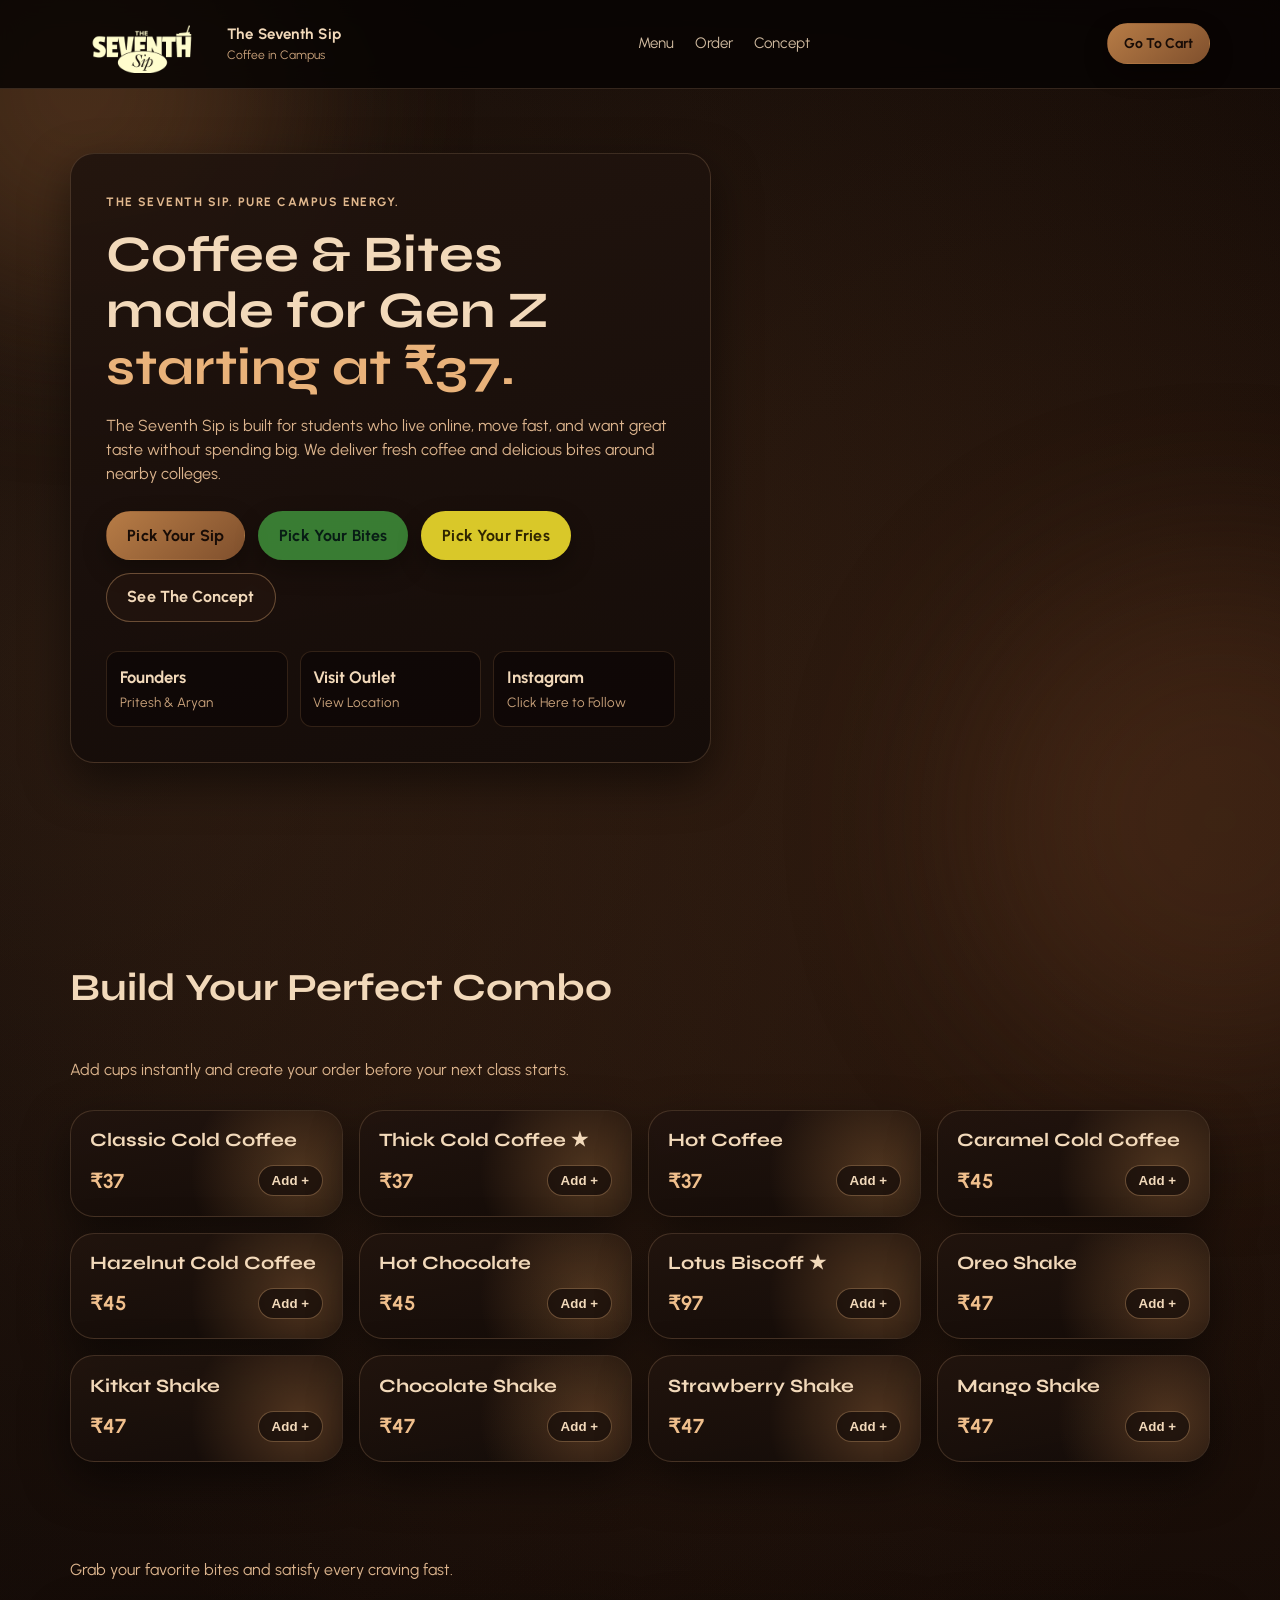
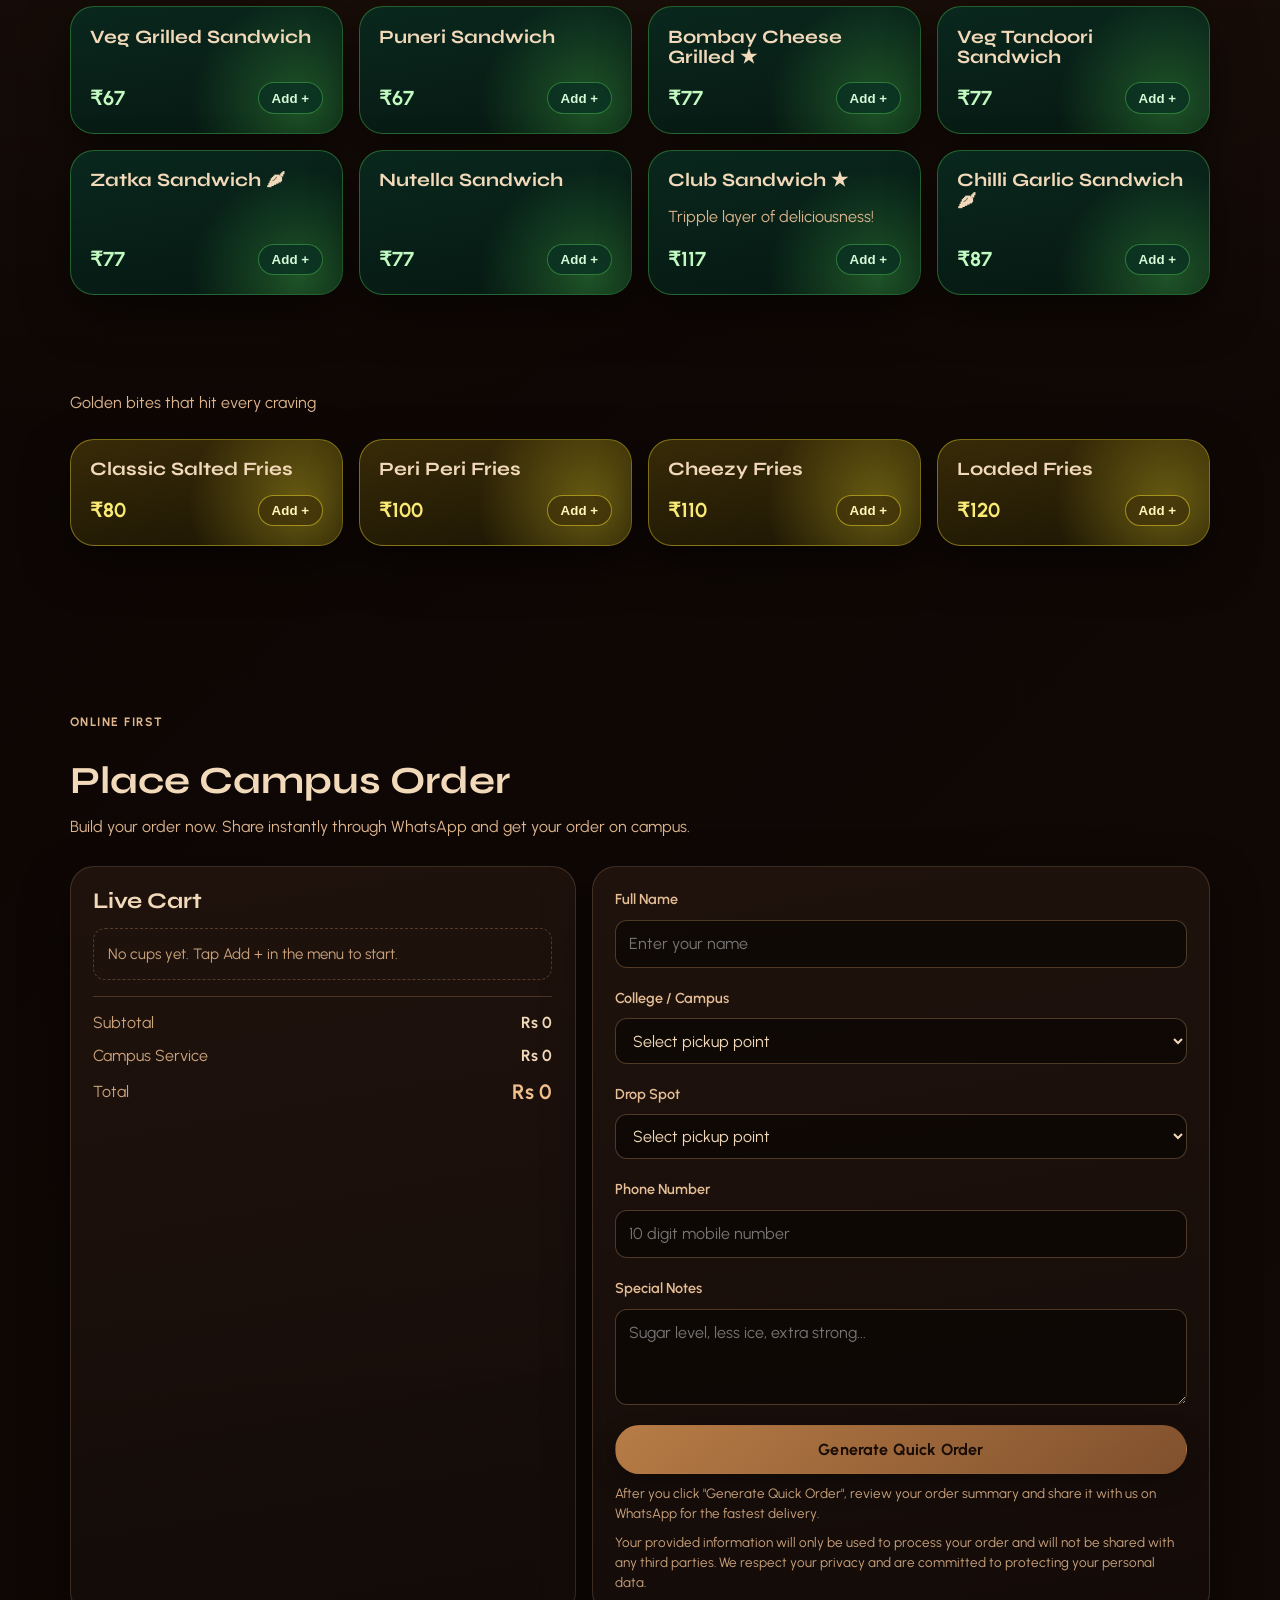
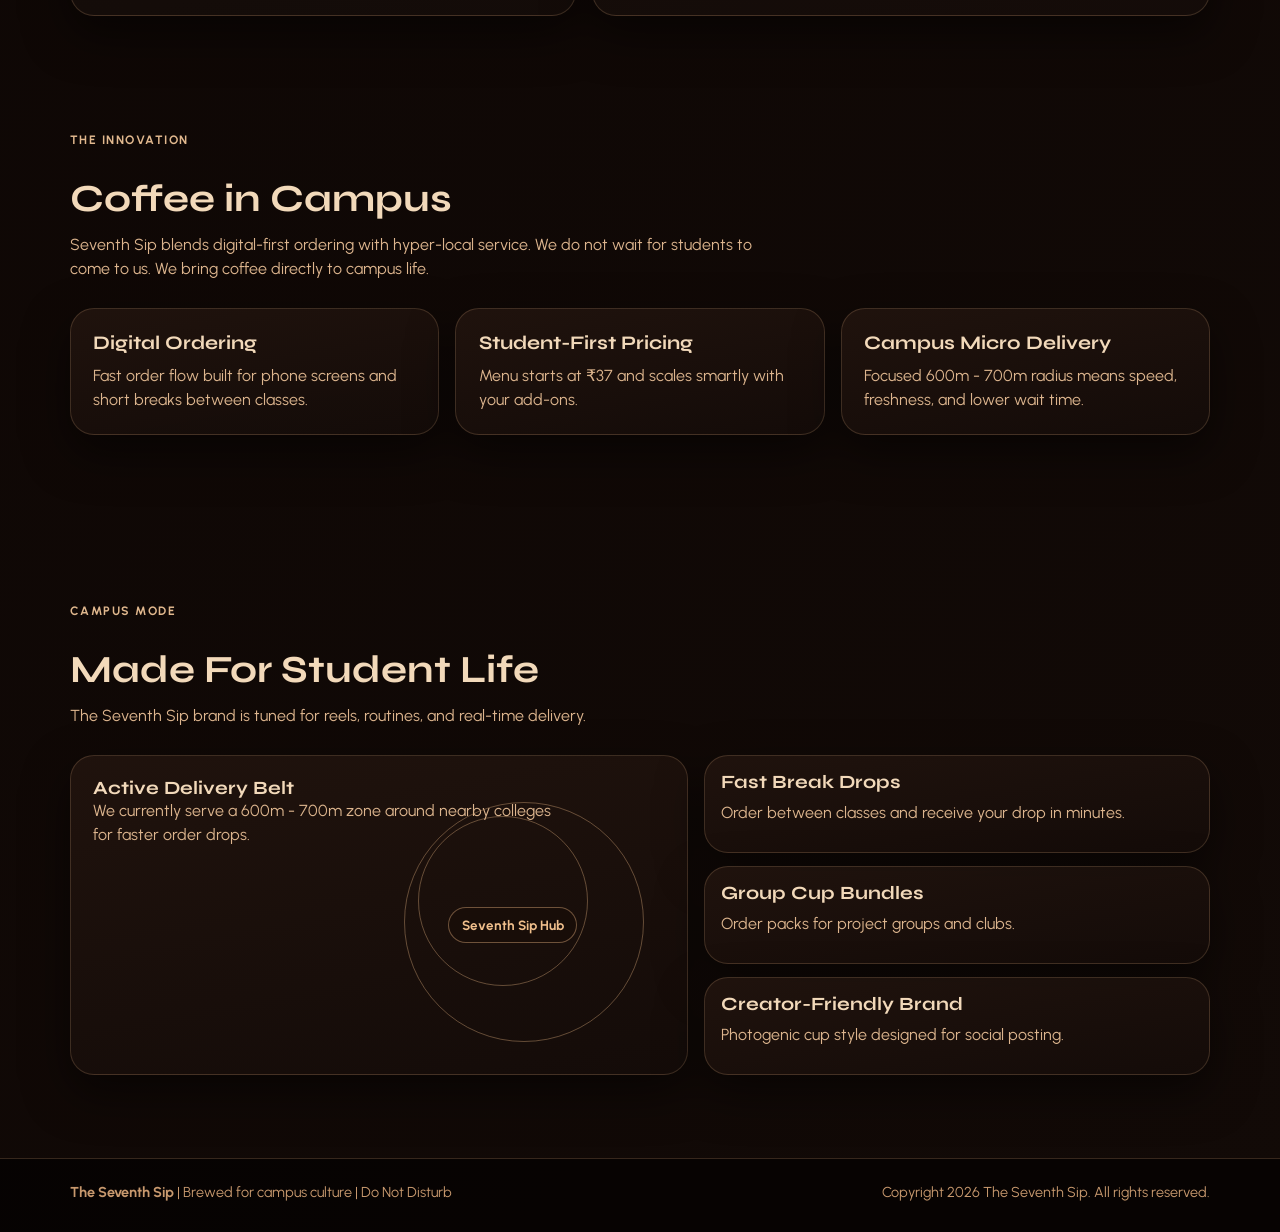
==== index.html @ 6cc24bb3 "Update viewport settings and enhance meta tags in index.html" ====
<!DOCTYPE html>
<html lang="en">

<head>
    <meta charset="UTF-8" />
    <meta name="viewport" content="width=device-width, initial-scale=1.0, shrink-to-fit=no" />

    <title>The Seventh Sip | Coffee in Campus</title>

    <meta name="description"
        content="Coffee Seventh Sip is a Gen Z coffee concept delivering to campus within 600-700 meters. Prices start at Rs 37 with fast online ordering." />
    <meta name="keywords" content="coffee, campus, Gen Z, online ordering, fast delivery" />

    <meta name="author" content="The Seventh Sip" />

    <meta name="keywords" content="coffee, campus, Gen Z, online ordering, fast delivery" />



    <link rel="preconnect" href="https://fonts.googleapis.com" />
    <link rel="preconnect" href="https://fonts.gstatic.com" crossorigin />
    <link
        href="https://fonts.googleapis.com/css2?family=Syne:wght@500;700;800&family=Urbanist:wght@400;500;600;700&display=swap"
        rel="stylesheet" />
    <link rel="stylesheet" href="styles.css" />
</head>

<body>
    <div class="bg-blur bg-blur-1" aria-hidden="true"></div>
    <div class="bg-blur bg-blur-2" aria-hidden="true"></div>

    <header class="topbar">
        <div class="container topbar-inner">
            <a href="#home" class="brand" aria-label="Coffee Seventh Sip Home">
                <img src="images/light_logo2.png" alt="The Seventh Sip logo" class="brand-logo" />
                <span class="brand-copy">
                    <strong>The Seventh Sip</strong>
                    <small>Coffee in Campus</small>
                </span>
            </a>

            <nav class="main-nav" aria-label="Main Navigation">
                <a href="#menu">Menu</a>
                <a href="#ordering">Order</a>
                <a href="#concept">Concept</a>
                <!-- <a href="#campus">Campus Mode</a> -->
            </nav>

            <a class="btn btn-solid btn-small" href="#ordering">Go To Cart</a>
        </div>
    </header>

    <main id="home">
        <section class="hero section">
            <div class="container hero-grid">
                <div class="hero-copy reveal">
                    <p class="eyebrow">The Seventh Sip. Pure Campus Energy.</p>
                    <h1>
                        Coffee & Bites made for Gen Z
                        <span>starting at &#8377;37.</span>
                    </h1>
                    <p>
                        The Seventh Sip is built for students who live online, move fast, and want great taste
                        without spending big. We deliver fresh coffee and delicious bites around nearby colleges.
                    </p>
                    <div class="hero-actions">
                        <a class="btn btn-solid" href="#menu">Pick Your Sip</a>
                        <a class="btn btn-solid" href="#bites">Pick Your Bites</a>
                        <a class="btn btn-solid" href="#fries">Pick Your Fries</a>
                        <a class="btn btn-ghost" href="#concept">See The Concept</a>
                    </div>
                    <ul class="metric-row" aria-label="Business Metrics">
                        <li>
                            <strong>Founders</strong>
                            <span>Pritesh & Aryan</span>
                        </li>

                        <li>
                            <strong>Visit Outlet</strong>
                            <span>View Location</span>
                        </li>

                        <li>
                            <strong>Instagram</strong>
                            <span><a class="metric-link" href="https://www.instagram.com/cafeseventhsip/"
                                    target="_blank" rel="noopener noreferrer">Click Here to Follow</a></span>
                        </li>
                    </ul>
                </div>

                <!-- <aside class="hero-panel reveal" aria-label="Seventh Sip pricing ladder">
                    <h2>Seventh Sip Ladder</h2>
                    <p>Simple pricing rhythm for every mood and every budget.</p>
                    <ul class="price-ladder">
                        <li><span>Starter Shot</span><strong>&#8377;7</strong></li>
                        <li><span>Classic Campus Cup</span><strong>&#8377;27</strong></li>
                        <li><span>Late Night Brew</span><strong>&#8377;37</strong></li>
                        <li><span>Power Sip</span><strong>&#8377;57</strong></li>
                        <li><span>Creator Fuel</span><strong>&#8377;77+</strong></li>
                    </ul>
                    <div class="hero-note">Coffee in Campus is live and growing cup by cup.</div>
                </aside> -->
            </div>
        </section>




        <section id="menu" class="section menu">
            <div class="container">
                <div class="section-head reveal">
                    <br>
                    <h2>Build Your Perfect Combo</h2>
                    <br>
                    <!-- <p class="eyebrow">Coffee Drop</p> -->
                    <p>Add cups instantly and create your order before your next class starts.</p>
                </div>

                <!-- coffees and shakes -->

                <div id="coffeeShakesMenu" class="menu-grid">
                    <article class="menu-card reveal" data-name="Classic Cold Coffee" data-price="37">
                        <h3>Classic Cold Coffee</h3>
                        <!-- <p>Mini espresso style hit for early lecture survival.</p> -->
                        <div class="menu-foot">
                            <strong>&#8377;37</strong>
                            <button class="add-btn" type="button">Add +</button>
                        </div>
                    </article>

                    <article class="menu-card reveal" data-name="Thick Cold Coffee" data-price="37">
                        <h3>Thick Cold Coffee ★</h3>
                        <!-- <p>Chilled, creamy, and perfect for cafeteria hangs.</p> -->
                        <div class="menu-foot">
                            <strong>&#8377;37</strong>
                            <button class="add-btn" type="button">Add +</button>
                        </div>
                    </article>

                    <article class="menu-card reveal" data-name="Hot Coffee" data-price="37">
                        <h3>Hot Coffee</h3>
                        <!-- <p>Soft sweetness layered with bold Seventh Sip espresso.</p> -->
                        <div class="menu-foot">
                            <strong>&#8377;37</strong>
                            <button class="add-btn" type="button">Add +</button>
                        </div>
                    </article>

                    <article class="menu-card reveal" data-name="Caramel Cold Coffee" data-price="45">
                        <h3>Caramel Cold Coffee</h3>
                        <!-- <p>Rich foam and deeper roast for focus mode.</p> -->
                        <div class="menu-foot">
                            <strong>&#8377;45</strong>
                            <button class="add-btn" type="button">Add +</button>
                        </div>
                    </article>

                    <article class="menu-card reveal" data-name="Hazelnut Cold Coffee" data-price="45">
                        <h3>Hazelnut Cold Coffee</h3>
                        <!-- <p>Chocolate + coffee combo for project grind sessions.</p> -->
                        <div class="menu-foot">
                            <strong>&#8377;45</strong>
                            <button class="add-btn" type="button">Add +</button>
                        </div>
                    </article>

                    <article class="menu-card reveal" data-name="Hot Chocolate" data-price="45">
                        <h3>Hot Chocolate</h3>
                        <!-- <p>High-energy cold brew for reels, edits, and deadlines.</p> -->
                        <div class="menu-foot">
                            <strong>&#8377;45</strong>
                            <button class="add-btn" type="button">Add +</button>
                        </div>
                    </article>

                    <article class="menu-card reveal" data-name="Lotus Biscoff" data-price="97">
                        <h3>Lotus Biscoff ★</h3>
                        <!-- <p>House special with creamy top and dark roast depth.</p> -->
                        <div class="menu-foot">
                            <strong>&#8377;97</strong>
                            <button class="add-btn" type="button">Add +</button>
                        </div>
                    </article>

                    <article class="menu-card reveal" data-name="Oreo Shake" data-price="47">
                        <h3>Oreo Shake</h3>
                        <div class="menu-foot">
                            <strong>&#8377;47</strong>
                            <button class="add-btn" type="button">Add +</button>
                        </div>
                    </article>

                    <article class="menu-card reveal" data-name="Kitkat Shake" data-price="47">
                        <h3>Kitkat Shake</h3>
                        <div class="menu-foot">
                            <strong>&#8377;47</strong>
                            <button class="add-btn" type="button">Add +</button>
                        </div>
                    </article>
                    <article class="menu-card reveal" data-name="Chocolate Shake" data-price="47">
                        <h3>Chocolate Shake</h3>
                        <div class="menu-foot">
                            <strong>&#8377;47</strong>
                            <button class="add-btn" type="button">Add +</button>
                        </div>
                    </article>
                    <article class="menu-card reveal" data-name="Strawberry Shake" data-price="47">
                        <h3>Strawberry Shake</h3>
                        <div class="menu-foot">
                            <strong>&#8377;47</strong>
                            <button class="add-btn" type="button">Add +</button>
                        </div>
                    </article>
                    <article class="menu-card reveal" data-name="Mango Shake" data-price="47">
                        <h3>Mango Shake</h3>
                        <div class="menu-foot">
                            <strong>&#8377;47</strong>
                            <button class="add-btn" type="button">Add +</button>
                        </div>
                    </article>

                </div>

                <!-- bites -->

                <br id="bites">
                <br>
                <br>
                <br>
                <p>Grab your favorite bites and satisfy every craving fast.</p>

                <br>

                <div id="bitesMenu" class="menu-grid">
                    <article class="menu-card reveal" data-name="Veg Grilled Sandwich" data-price="67">
                        <h3>Veg Grilled Sandwich</h3>
                        <!-- <p>Mini espresso style hit for early lecture survival.</p> -->
                        <div class="menu-foot">
                            <strong>&#8377;67</strong>
                            <button class="add-btn" type="button">Add +</button>
                        </div>
                    </article>

                    <article class="menu-card reveal" data-name="Puneri Sandwich" data-price="67">
                        <h3>Puneri Sandwich</h3>
                        <!-- <p>Chilled, creamy, and perfect for cafeteria hangs.</p> -->
                        <div class="menu-foot">
                            <strong>&#8377;67</strong>
                            <button class="add-btn" type="button">Add +</button>
                        </div>
                    </article>

                    <article class="menu-card reveal" data-name="Bombay Cheese Grilled" data-price="77">
                        <h3>Bombay Cheese Grilled ★</h3>
                        <!-- <p>Soft sweetness layered with bold Seventh Sip espresso.</p> -->
                        <div class="menu-foot">
                            <strong>&#8377;77</strong>
                            <button class="add-btn" type="button">Add +</button>
                        </div>
                    </article>

                    <article class="menu-card reveal" data-name="Veg Tandoori Sandwich" data-price="77">
                        <h3>Veg Tandoori Sandwich</h3>
                        <!-- <p>Rich foam and deeper roast for focus mode.</p> -->
                        <div class="menu-foot">
                            <strong>&#8377;77</strong>
                            <button class="add-btn" type="button">Add +</button>
                        </div>
                    </article>

                    <article class="menu-card reveal" data-name="Zatka Sandwich" data-price="77">
                        <h3>Zatka Sandwich 🌶</h3>
                        <!-- <p>Chocolate + coffee combo for project grind sessions.</p> -->
                        <div class="menu-foot">
                            <strong>&#8377;77</strong>
                            <button class="add-btn" type="button">Add +</button>
                        </div>
                    </article>

                    <article class="menu-card reveal" data-name="Nutella Sandwich" data-price="77">
                        <h3>Nutella Sandwich</h3>
                        <!-- <p>High-energy cold brew for reels, edits, and deadlines.</p> -->
                        <div class="menu-foot">
                            <strong>&#8377;77</strong>
                            <button class="add-btn" type="button">Add +</button>
                        </div>
                    </article>

                    <article class="menu-card reveal" data-name="Club Sandwich" data-price="117">
                        <h3>Club Sandwich ★</h3>
                        <p>Tripple layer of deliciousness!</p>
                        <div class="menu-foot">
                            <strong>&#8377;117</strong>
                            <button class="add-btn" type="button">Add +</button>
                        </div>
                    </article>

                    <article class="menu-card reveal" data-name="Chilli Garlic Sandwich" data-price="87">
                        <h3>Chilli Garlic Sandwich 🌶</h3>
                        <div class="menu-foot">
                            <strong>&#8377;87</strong>
                            <button class="add-btn" type="button">Add +</button>
                        </div>
                    </article>

                </div>

                <!-- fries -->

                <br id="fries">
                <br>
                <br>
                <br>
                <p>Golden bites that hit every craving</p>

                <br>

                <div id="friesMenu" class="menu-grid">
                    <article class="menu-card reveal" data-name="Classic Salted Fries" data-price="80">
                        <h3>Classic Salted Fries</h3>
                        <!-- <p>Mini espresso style hit for early lecture survival.</p> -->
                        <div class="menu-foot">
                            <strong>&#8377;80</strong>
                            <button class="add-btn" type="button">Add +</button>
                        </div>
                    </article>

                    <article class="menu-card reveal" data-name="Peri Peri Fries" data-price="100">
                        <h3>Peri Peri Fries</h3>
                        <!-- <p>Chilled, creamy, and perfect for cafeteria hangs.</p> -->
                        <div class="menu-foot">
                            <strong>&#8377;100</strong>
                            <button class="add-btn" type="button">Add +</button>
                        </div>
                    </article>

                    <article class="menu-card reveal" data-name="Cheezy Fries" data-price="110">
                        <h3>Cheezy Fries</h3>
                        <!-- <p>Soft sweetness layered with bold Seventh Sip espresso.</p> -->
                        <div class="menu-foot">
                            <strong>&#8377;110</strong>
                            <button class="add-btn" type="button">Add +</button>
                        </div>
                    </article>

                    <article class="menu-card reveal" data-name="Loaded Fries" data-price="120">
                        <h3>Loaded Fries</h3>
                        <!-- <p>Rich foam and deeper roast for focus mode.</p> -->
                        <div class="menu-foot">
                            <strong>&#8377;120</strong>
                            <button class="add-btn" type="button">Add +</button>
                        </div>
                    </article>



                </div>



            </div>
        </section>

        <section id="ordering" class="section ordering">
            <div class="container">
                <div class="section-head reveal">
                    <p class="eyebrow">Online First</p>
                    <h2>Place Campus Order</h2>
                    <p>Build your order now. Share instantly through WhatsApp and get your order on campus.</p>
                </div>

                <div class="ordering-layout">
                    <aside class="cart-panel reveal" aria-live="polite">
                        <h3>Live Cart</h3>
                        <ul id="cartItems" class="cart-items">
                            <li class="cart-empty">Empty Cart!. Tap Add + in the menu to start.</li>
                        </ul>

                        <div class="bill-panel">
                            <div>
                                <span>Subtotal</span>
                                <strong id="subtotal">&#8377;0</strong>
                            </div>
                            <div>
                                <span>Campus Service</span>
                                <strong id="serviceFee">&#8377;0</strong>
                            </div>
                            <div class="bill-total">
                                <span>Total</span>
                                <strong id="grandTotal">&#8377;0</strong>
                            </div>
                        </div>
                    </aside>

                    <form id="orderForm" class="order-form reveal">
                        <label for="studentName">Full Name</label>
                        <input id="studentName" name="studentName" type="text" placeholder="Enter your name" required />

                        <label for="collegeName">College / Campus</label>
                        <select id="collegeName" name="dropSpot" required>
                            <option value="">Select pickup point</option>
                            <option>DY Patil International University, Akurdi</option>
                            <option>PCET / PCCOE, Akurdi</option>
                        </select>

                        <label for="dropSpot">Drop Spot</label>
                        <select id="dropSpot" name="dropSpot" required>
                            <option value="">Select pickup point</option>
                            <option>Main Gate</option>

                        </select>

                        <label for="phoneNumber">Phone Number</label>
                        <input id="phoneNumber" name="phoneNumber" type="tel" placeholder="10 digit mobile number"
                            pattern="[0-9]{10}" required />

                        <label for="orderNote">Special Notes</label>
                        <textarea id="orderNote" name="orderNote" rows="3"
                            placeholder="Sugar level, less ice, extra strong..."></textarea>

                        <input id="orderSummary" name="orderSummary" type="hidden" />

                        <button class="btn btn-solid" type="submit">Generate Quick Order</button>
                        <p class="form-hint">
                            After you click "Generate Quick Order", review your order summary and share it with us
                            on
                            WhatsApp for the fastest delivery.

                        </p>
                        <p class="form-hint">
                            Your provided information will only be used to process your order and will not be shared
                            with any third parties. We respect your privacy and are committed to protecting your
                            personal data.
                        </p>
                    </form>
                </div>
            </div>
        </section>


        <section id="concept" class="section concept">
            <div class="container">
                <div class="section-head reveal">
                    <p class="eyebrow">The Innovation</p>
                    <h2>Coffee in Campus</h2>
                    <p>
                        Seventh Sip blends digital-first ordering with hyper-local service. We do not wait for
                        students
                        to come to us. We bring coffee directly to campus life.
                    </p>
                </div>

                <div class="concept-cards">
                    <article class="concept-card reveal">
                        <h3>Digital Ordering</h3>
                        <p>Fast order flow built for phone screens and short breaks between classes.</p>
                    </article>
                    <article class="concept-card reveal">
                        <h3>Student-First Pricing</h3>
                        <p>Menu starts at &#8377;37 and scales smartly with your add-ons.</p>
                    </article>
                    <article class="concept-card reveal">
                        <h3>Campus Micro Delivery</h3>
                        <p>Focused 600m - 700m radius means speed, freshness, and lower wait time.</p>
                    </article>
                </div>
            </div>
        </section>

        <section id="campus" class="section campus">
            <div class="container">
                <div class="section-head reveal">
                    <p class="eyebrow">Campus Mode</p>
                    <h2>Made For Student Life</h2>
                    <p>The Seventh Sip brand is tuned for reels, routines, and real-time delivery.</p>
                </div>

                <div class="campus-layout">
                    <div class="campus-map reveal">
                        <h3>Active Delivery Belt</h3>
                        <p>We currently serve a 600m - 700m zone around nearby colleges for faster order drops.</p>
                        <div class="zone-ring zone-ring-1"></div>
                        <div class="zone-ring zone-ring-2"></div>
                        <div class="zone-center">Seventh Sip Hub</div>
                    </div>

                    <div class="campus-points">
                        <article class="point-card reveal">
                            <h3>Fast Break Drops</h3>
                            <p>Order between classes and receive your drop in minutes.</p>
                        </article>
                        <article class="point-card reveal">
                            <h3>Group Cup Bundles</h3>
                            <p>Order packs for project groups and clubs.</p>
                        </article>
                        <article class="point-card reveal">
                            <h3>Creator-Friendly Brand</h3>
                            <p>Photogenic cup style designed for social posting.</p>
                        </article>
                    </div>
                </div>
            </div>
        </section>
    </main>


    <footer class="site-footer">
        <div class="container footer-inner">
            <p><strong>The Seventh Sip</strong> | Brewed for campus culture | Do Not Disturb</p>
            <p>Copyright <span id="year"></span> The Seventh Sip. All rights reserved.</p>
        </div>
    </footer>

    <div id="floatingCartBar" class="floating-cart-bar" aria-hidden="true">
        <div class="floating-cart-meta" aria-live="polite" aria-atomic="true">
            <span id="floatingCartCount">0 items</span>
            <strong id="floatingCartTotal">Rs 0</strong>
        </div>
        <a href="#ordering" class="floating-cart-cta">Go To Cart</a>
    </div>

    <div id="addonModal" class="modal" aria-hidden="true" role="dialog" aria-labelledby="addonModalTitle">
        <div class="modal-content addon-modal-content">
            <h3 id="addonModalTitle">Customize Your Cup</h3>
            <p class="add-on-intro">Pick add-ons for <strong id="addonDrinkName">your drink</strong></p>

            <form id="addonForm" class="add-on-form">
                <div class="add-on-list">
                    <label class="add-on-item" for="addonChocolateCrush">
                        <input id="addonChocolateCrush" type="checkbox" name="addon" value="chocolate-crush" />
                        <span>Chocolate Crush <em>+Rs 5</em></span>
                    </label>

                    <label class="add-on-item" for="addonExtraCheese">
                        <input id="addonExtraCheese" type="checkbox" name="addon" value="extra-cheese" />
                        <span>Extra Cheese <em>+Rs 10</em></span>
                    </label>
                </div>

                <div class="modal-actions">
                    <button class="btn btn-solid" type="submit">Add To Cart</button>
                    <button id="skipAddOnBtn" class="btn btn-ghost" type="button">No Add-ons</button>
                    <button id="closeAddOnBtn" class="btn btn-ghost" type="button">Cancel</button>
                </div>
            </form>
        </div>
    </div>

    <div id="orderModal" class="modal" aria-hidden="true" role="dialog" aria-labelledby="modalTitle">
        <div class="modal-content">
            <h3 id="modalTitle">Order Draft Ready</h3>
            <p>Review this message and send it to Coffee Seventh Sip.</p>
            <pre id="orderPreview"></pre>
            <div class="modal-actions">
                <a id="whatsappLink" class="btn btn-solid" href="#" target="_blank" rel="noopener noreferrer">Send on
                    WhatsApp</a>
                <button id="copyOrderBtn" class="btn btn-ghost" type="button">Copy Text</button>
                <button id="closeModalBtn" class="btn btn-ghost" type="button">Close</button>
            </div>
        </div>
    </div>

    <script src="script.js"></script>
</body>

</html>
---- styles.css ----
:root {
  --bg-main: #050303;
  --bg-layer: #120a07;
  --panel: #1c120d;
  --panel-deep: #27170f;
  --line: rgba(222, 177, 131, 0.2);
  --text-main: #f2d9ba;
  --text-soft: #cba37c;
  --accent: #9a6236;
  --accent-soft: #7b4b28;
  --shadow: rgba(0, 0, 0, 0.5);
  --radius-lg: 24px;
  --radius-md: 16px;
  --radius-sm: 12px;
}

* {
  box-sizing: border-box;
}

html {
  scroll-behavior: smooth;
}

body {
  margin: 0;
  min-height: 100vh;
  font-family: "Urbanist", sans-serif;
  color: var(--text-main);
  background:
    radial-gradient(circle at 8% 15%, rgba(138, 89, 54, 0.24), transparent 35%),
    radial-gradient(circle at 87% 18%, rgba(110, 64, 32, 0.28), transparent 32%),
    linear-gradient(135deg, #050303 0%, #0d0604 35%, #120a07 100%);
  line-height: 1.5;
  overflow-x: hidden;
}

body.has-floating-cart {
  padding-bottom: 6.4rem;
}

body::after {
  content: "";
  position: fixed;
  inset: 0;
  pointer-events: none;
  background-image:
    linear-gradient(rgba(255, 255, 255, 0.015) 1px, transparent 1px),
    linear-gradient(90deg, rgba(255, 255, 255, 0.015) 1px, transparent 1px);
  background-size: 28px 28px;
  opacity: 0.35;
  z-index: -5;
}

.bg-blur {
  position: fixed;
  border-radius: 50%;
  filter: blur(95px);
  opacity: 0.38;
  z-index: -4;
  pointer-events: none;
}

.bg-blur-1 {
  width: 420px;
  height: 420px;
  background: #9a6236;
  top: -120px;
  left: -130px;
}

.bg-blur-2 {
  width: 500px;
  height: 500px;
  background: #5f371f;
  right: -190px;
  bottom: -170px;
}

.container {
  width: min(1140px, calc(100% - 2.6rem));
  margin: 0 auto;
}

.section {
  padding: 5.2rem 0;
}

.topbar {
  position: sticky;
  top: 0;
  z-index: 20;
  -webkit-backdrop-filter: blur(12px);
  backdrop-filter: blur(12px);
  background: rgba(8, 4, 3, 0.85);
  border-bottom: 1px solid var(--line);
}

.topbar-inner {
  display: flex;
  align-items: center;
  justify-content: space-between;
  gap: 1rem;
  padding: 0.9rem 0;
}

.brand {
  display: inline-flex;
  align-items: center;
  gap: 0.8rem;
  color: inherit;
  text-decoration: none;
}

.brand-logo {
  width: 9rem;
  aspect-ratio: 2.45 / 1;
  object-fit: cover;
  object-position: center;
  display: block;
}

.brand-copy {
  display: grid;
  gap: 0.05rem;
}

.brand-copy strong {
  font-size: 0.94rem;
  letter-spacing: 0.03em;
}

.brand-copy small {
  font-size: 0.76rem;
  color: var(--text-soft);
}

.main-nav {
  display: flex;
  align-items: center;
  gap: 1.3rem;
}

.main-nav a {
  color: var(--text-main);
  text-decoration: none;
  font-size: 0.94rem;
  opacity: 0.86;
  transition: opacity 0.2s ease;
}

.main-nav a:hover {
  opacity: 1;
}

.btn {
  border: 1px solid transparent;
  border-radius: 999px;
  padding: 0.72rem 1.25rem;
  font: inherit;
  font-weight: 700;
  letter-spacing: 0.01em;
  cursor: pointer;
  transition: transform 0.25s ease, box-shadow 0.25s ease, background 0.25s ease;
  text-decoration: none;
  display: inline-flex;
  align-items: center;
  justify-content: center;
}

.btn:hover {
  transform: translateY(-2px);
}

.btn-small {
  padding: 0.55rem 1rem;
  font-size: 0.88rem;
}

.btn-solid {
  background: linear-gradient(140deg, #b77c46, #80502d);
  color: #180c06;
  box-shadow: 0 10px 24px rgba(0, 0, 0, 0.3);
}

.hero-actions a[href="#bites"] {
  background: rgba(77, 193, 77, 0.62);
  color: #081c15;
}

.hero-actions a[href="#fries"] {
  background: #d9c829;
  color: #2f2500;
}

.btn-ghost {
  border-color: rgba(198, 148, 103, 0.45);
  color: var(--text-main);
  background: rgba(37, 22, 15, 0.7);
}

h1,
h2,
h3,
h4 {
  margin: 0;
  font-family: "Syne", sans-serif;
  line-height: 1.1;
}

p {
  margin: 0;
  color: #ddb58e;
}

.eyebrow {
  display: inline-block;
  text-transform: uppercase;
  letter-spacing: 0.12em;
  font-size: 0.76rem;
  font-weight: 700;
  color: #e1b88e;
  margin-bottom: 1rem;
}

.hero {
  padding-top: 4rem;
}

.hero-grid {
  display: grid;
  grid-template-columns: 1.15fr 0.85fr;
  gap: 1.6rem;
  align-items: stretch;
}

.hero-copy,
.hero-panel,
.concept-card,
.menu-card,
.cart-panel,
.order-form,
.campus-map,
.point-card {
  background: linear-gradient(170deg, rgba(33, 20, 14, 0.92), rgba(20, 12, 9, 0.94));
  border: 1px solid var(--line);
  border-radius: var(--radius-lg);
  box-shadow: 0 18px 45px var(--shadow);
}

.hero-copy {
  padding: 2.2rem;
}

.hero-copy h1 {
  font-size: clamp(2rem, 4vw, 3.9rem);
  margin-bottom: 1.1rem;
}

.hero-copy h1 span {
  color: #e9b27a;
  display: block;
}

.hero-copy p {
  max-width: 60ch;
}

.hero-actions {
  display: flex;
  flex-wrap: wrap;
  gap: 0.8rem;
  margin: 1.6rem 0 1.8rem;
}

.metric-row {
  margin: 0;
  padding: 0;
  list-style: none;
  display: grid;
  grid-template-columns: repeat(3, minmax(0, 1fr));
  gap: 0.75rem;
}

.metric-row li {
  padding: 0.8rem;
  border-radius: var(--radius-sm);
  background: rgba(10, 6, 5, 0.6);
  border: 1px solid rgba(178, 129, 84, 0.22);
}

.metric-row strong {
  display: block;
  font-size: 1.04rem;
}

.metric-row span {
  color: var(--text-soft);
  font-size: 0.84rem;
}

.metric-link {
  color: inherit;
  text-decoration: none;
}

.metric-link:hover {
  color: var(--text-main);
  text-decoration: underline;
}

.hero-panel {
  padding: 2rem;
  display: grid;
  gap: 1rem;
}

.hero-panel h2 {
  font-size: 1.8rem;
}

.price-ladder {
  margin: 0;
  padding: 0;
  list-style: none;
  display: grid;
  gap: 0.6rem;
}

.price-ladder li {
  display: flex;
  justify-content: space-between;
  align-items: center;
  gap: 1rem;
  border: 1px solid rgba(198, 148, 103, 0.23);
  border-radius: 12px;
  background: rgba(10, 5, 4, 0.66);
  padding: 0.7rem 0.9rem;
}

.price-ladder strong {
  color: #f0bf8d;
}

.hero-note {
  border-left: 3px solid #ba7f49;
  padding-left: 0.8rem;
  color: var(--text-soft);
}

.section-head {
  max-width: 720px;
  margin-bottom: 1.7rem;
  display: grid;
  gap: 0.8rem;
}

.section-head h2 {
  font-size: clamp(1.7rem, 3vw, 2.7rem);
}

.concept {
  padding-top: 2rem;
}

.concept-cards {
  display: grid;
  grid-template-columns: repeat(3, minmax(0, 1fr));
  gap: 1rem;
}

.concept-card {
  padding: 1.4rem;
}

.concept-card h3 {
  margin-bottom: 0.7rem;
  font-size: 1.2rem;
}

.menu-grid {
  display: grid;
  grid-template-columns: repeat(4, minmax(0, 1fr));
  gap: 1rem;
}

.menu-card {
  padding: 1.2rem;
  display: grid;
  gap: 0.9rem;
  position: relative;
  isolation: isolate;
  overflow: hidden;
}

.menu-card::before {
  content: "";
  position: absolute;
  inset: auto -25% -65% auto;
  width: 220px;
  height: 220px;
  border-radius: 50%;
  background: radial-gradient(circle, rgba(183, 124, 70, 0.35) 0%, transparent 70%);
  z-index: -1;
}

.menu-card h3 {
  font-size: 1.18rem;
}

.menu-foot {
  display: flex;
  justify-content: space-between;
  align-items: center;
  margin-top: auto;
}

.menu-foot strong {
  font-size: 1.26rem;
  color: #f0bf8c;
}

.add-btn {
  border: 1px solid rgba(198, 148, 103, 0.45);
  background: rgba(26, 15, 10, 0.8);
  color: var(--text-main);
  border-radius: 999px;
  padding: 0.45rem 0.8rem;
  font-weight: 700;
  cursor: pointer;
}

#bitesMenu .menu-card {
  background: linear-gradient(170deg, rgba(9, 42, 31, 0.94), rgba(6, 25, 19, 0.95));
  border-color: rgba(77, 193, 77, 0.42);
}

#bitesMenu .menu-card::before {
  background: radial-gradient(circle, rgba(77, 193, 77, 0.34) 0%, transparent 70%);
}

#bitesMenu .menu-foot strong {
  color: #c1f9c1;
}

#bitesMenu .add-btn {
  border-color: rgba(77, 193, 77, 0.5);
  background: rgba(11, 48, 35, 0.8);
  color: #d5f8d5;
}

#bitesMenu .menu-card:hover {
  border-color: rgba(77, 193, 77, 0.62);
}

#friesMenu .menu-card {
  background: linear-gradient(170deg, rgba(59, 45, 8, 0.94), rgba(29, 22, 4, 0.95));
  border-color: rgba(243, 222, 44, 0.42);
}

#friesMenu .menu-card::before {
  background: radial-gradient(circle, rgba(243, 222, 44, 0.32) 0%, transparent 72%);
}

#friesMenu .menu-foot strong {
  color: #f9ea74;
}

#friesMenu .add-btn {
  border-color: rgba(243, 222, 44, 0.54);
  background: rgba(65, 50, 9, 0.78);
  color: #fff6b8;
}

#friesMenu .menu-card:hover {
  border-color: rgba(243, 222, 44, 0.68);
}

.ordering-layout {
  display: grid;
  grid-template-columns: 0.9fr 1.1fr;
  gap: 1rem;
}

.cart-panel,
.order-form {
  padding: 1.4rem;
}

.cart-panel h3 {
  font-size: 1.4rem;
  margin-bottom: 0.9rem;
}

.cart-items {
  list-style: none;
  margin: 0;
  padding: 0;
  display: grid;
  gap: 0.7rem;
}

.cart-empty {
  color: var(--text-soft);
  font-size: 0.94rem;
  border: 1px dashed rgba(198, 148, 103, 0.32);
  border-radius: 12px;
  padding: 0.85rem;
}

.cart-item {
  border-radius: 12px;
  border: 1px solid rgba(198, 148, 103, 0.25);
  background: rgba(13, 8, 6, 0.66);
  padding: 0.75rem;
  display: flex;
  justify-content: space-between;
  gap: 0.6rem;
}

.cart-item-name {
  font-weight: 700;
  margin-bottom: 0.24rem;
}

.cart-item-meta {
  color: var(--text-soft);
  font-size: 0.84rem;
}

.qty-group {
  display: inline-flex;
  align-items: center;
  gap: 0.45rem;
}

.qty-btn {
  width: 28px;
  height: 28px;
  border-radius: 8px;
  border: 1px solid rgba(198, 148, 103, 0.45);
  background: rgba(24, 14, 10, 0.8);
  color: var(--text-main);
  cursor: pointer;
}

.bill-panel {
  margin-top: 1rem;
  border-top: 1px solid rgba(198, 148, 103, 0.28);
  padding-top: 0.85rem;
  display: grid;
  gap: 0.56rem;
}

.bill-panel div {
  display: flex;
  justify-content: space-between;
  align-items: center;
}

.bill-panel span {
  color: var(--text-soft);
}

.bill-total strong {
  font-size: 1.3rem;
  color: #f0bf8c;
}

.order-form {
  display: grid;
  gap: 0.55rem;
}

.order-form label {
  font-size: 0.9rem;
  font-weight: 600;
  color: #e6be95;
}

.order-form input,
.order-form select,
.order-form textarea {
  width: 100%;
  border-radius: 12px;
  border: 1px solid rgba(198, 148, 103, 0.35);
  background: rgba(10, 6, 4, 0.7);
  color: var(--text-main);
  font: inherit;
  padding: 0.7rem 0.78rem;
  margin-bottom: 0.7rem;
}

.order-form input:focus,
.order-form select:focus,
.order-form textarea:focus {
  outline: none;
  border-color: rgba(231, 185, 138, 0.72);
  box-shadow: 0 0 0 3px rgba(189, 130, 80, 0.2);
}

.order-form textarea {
  resize: vertical;
}

.form-hint {
  font-size: 0.84rem;
  color: var(--text-soft);
}

.campus-layout {
  display: grid;
  grid-template-columns: 1.1fr 0.9fr;
  gap: 1rem;
}

.campus-map {
  min-height: 320px;
  padding: 1.4rem;
  position: relative;
  overflow: hidden;
}

.campus-map p {
  max-width: 48ch;
}

.zone-ring {
  position: absolute;
  border-radius: 50%;
  border: 1px solid rgba(210, 162, 117, 0.42);
  animation: pulseRing 3.8s ease-in-out infinite;
}

.zone-ring-1 {
  width: 240px;
  height: 240px;
  right: 2.7rem;
  bottom: 2rem;
}

.zone-ring-2 {
  width: 170px;
  height: 170px;
  right: 6.2rem;
  bottom: 5.5rem;
  animation-delay: 1.2s;
}

.zone-center {
  position: absolute;
  right: 6.9rem;
  bottom: 8.2rem;
  border-radius: 999px;
  background: rgba(25, 14, 9, 0.92);
  border: 1px solid rgba(213, 164, 118, 0.46);
  padding: 0.42rem 0.76rem;
  font-weight: 700;
  font-size: 0.84rem;
  color: #f0bf8c;
}

.campus-points {
  display: grid;
  gap: 0.8rem;
}

.point-card {
  padding: 1rem;
}

.point-card h3 {
  margin-bottom: 0.55rem;
}

.site-footer {
  border-top: 1px solid rgba(198, 148, 103, 0.25);
  padding: 1.4rem 0 1.8rem;
  background: rgba(5, 2, 2, 0.76);
}

.footer-inner {
  display: flex;
  justify-content: space-between;
  gap: 1rem;
  flex-wrap: wrap;
}

.footer-inner p {
  color: #c8996e;
  font-size: 0.9rem;
}

.floating-cart-bar {
  position: fixed;
  left: 50%;
  bottom: 0.9rem;
  transform: translate(-50%, calc(100% + 1.1rem));
  opacity: 0;
  pointer-events: none;
  width: min(620px, calc(100% - 1.3rem));
  border-radius: 14px;
  border: 1px solid rgba(208, 160, 115, 0.42);
  background: linear-gradient(145deg, rgba(27, 16, 11, 0.96), rgba(12, 7, 5, 0.96));
  box-shadow: 0 18px 46px rgba(0, 0, 0, 0.45);
  display: flex;
  align-items: center;
  justify-content: space-between;
  gap: 0.8rem;
  padding: 0.6rem 0.6rem 0.6rem 0.9rem;
  transition: transform 0.25s ease, opacity 0.25s ease;
  z-index: 45;
}

.floating-cart-bar.show {
  transform: translate(-50%, 0);
  opacity: 1;
  pointer-events: auto;
}

.floating-cart-meta {
  display: grid;
  gap: 0.1rem;
}

#floatingCartCount {
  color: var(--text-soft);
  font-size: 0.82rem;
  font-weight: 600;
}

#floatingCartTotal {
  color: #f0bf8c;
  font-size: 1.05rem;
}

.floating-cart-cta {
  text-decoration: none;
  border-radius: 999px;
  border: 1px solid rgba(183, 124, 70, 0.35);
  background: linear-gradient(140deg, #b77c46, #80502d);
  color: #180c06;
  font-weight: 800;
  letter-spacing: 0.01em;
  padding: 0.62rem 1.05rem;
  display: inline-flex;
  align-items: center;
  justify-content: center;
  transition: transform 0.2s ease;
}

.floating-cart-cta:hover {
  transform: translateY(-1px);
}

.modal {
  position: fixed;
  inset: 0;
  background: rgba(0, 0, 0, 0.65);
  display: none;
  align-items: center;
  justify-content: center;
  padding: 1rem;
  z-index: 50;
}

.modal.show {
  display: flex;
}

.modal-content {
  width: min(760px, 100%);
  border-radius: var(--radius-md);
  border: 1px solid rgba(198, 148, 103, 0.35);
  background: linear-gradient(160deg, #1f130d, #120a07);
  padding: 1.2rem;
  box-shadow: 0 24px 56px rgba(0, 0, 0, 0.55);
}

.modal-content h3 {
  margin-bottom: 0.4rem;
}

.addon-modal-content {
  width: min(560px, 100%);
}

.add-on-intro {
  color: var(--text-soft);
}

.add-on-intro strong {
  color: #f0bf8c;
}

.add-on-form {
  margin-top: 1rem;
  display: grid;
  gap: 1rem;
}

.add-on-list {
  display: grid;
  gap: 0.65rem;
}

.add-on-item {
  display: flex;
  align-items: center;
  gap: 0.7rem;
  border: 1px solid rgba(198, 148, 103, 0.3);
  border-radius: 12px;
  padding: 0.68rem 0.8rem;
  background: rgba(12, 8, 6, 0.72);
  cursor: pointer;
}

.add-on-item input {
  margin: 0;
  width: 1rem;
  height: 1rem;
  accent-color: #b77c46;
}

.add-on-item span {
  display: flex;
  justify-content: space-between;
  width: 100%;
  color: var(--text-main);
  font-weight: 600;
}

.add-on-item em {
  color: var(--text-soft);
  font-style: normal;
}

#orderPreview {
  margin: 0.9rem 0;
  border-radius: 12px;
  background: rgba(8, 5, 4, 0.85);
  border: 1px solid rgba(198, 148, 103, 0.25);
  color: #f1cb9f;
  padding: 0.9rem;
  max-height: 260px;
  overflow: auto;
  white-space: pre-wrap;
  font-family: "Urbanist", sans-serif;
}

.modal-actions {
  display: flex;
  gap: 0.6rem;
  flex-wrap: wrap;
}

.reveal {
  opacity: 0;
  transform: translateY(28px) scale(0.98);
  transition: transform 0.7s ease, opacity 0.7s ease;
}

.reveal.visible {
  opacity: 1;
  transform: translateY(0) scale(1);
}

.menu-card,
.concept-card,
.point-card,
.hero-panel,
.hero-copy,
.cart-panel,
.order-form,
.campus-map {
  transition: transform 0.25s ease, border-color 0.25s ease;
}

.menu-card:hover,
.concept-card:hover,
.point-card:hover,
.hero-panel:hover,
.hero-copy:hover,
.cart-panel:hover,
.order-form:hover,
.campus-map:hover {
  transform: translateY(-4px);
  border-color: rgba(223, 179, 135, 0.48);
}

@keyframes pulseRing {

  0%,
  100% {
    transform: scale(1);
    opacity: 0.45;
  }

  50% {
    transform: scale(1.08);
    opacity: 0.85;
  }
}

@media (max-width: 1020px) {
  .main-nav {
    display: none;
  }

  .hero-grid,
  .ordering-layout,
  .campus-layout,
  .concept-cards {
    grid-template-columns: 1fr;
  }

  .menu-grid {
    grid-template-columns: repeat(2, minmax(0, 1fr));
  }

  .zone-ring-1 {
    right: 1.2rem;
  }

  .zone-ring-2 {
    right: 4.6rem;
  }

  .zone-center {
    right: 5.4rem;
  }
}

@media (max-width: 680px) {
  body.has-floating-cart {
    padding-bottom: 7.2rem;
  }

  .section {
    padding: 4.1rem 0;
  }

  .container {
    width: min(1140px, calc(100% - 1.5rem));
  }

  .topbar-inner {
    gap: 0.6rem;
  }

  .brand-logo {
    width: 8rem;
  }

  .brand-copy strong {
    font-size: 0.85rem;
  }

  .btn-small {
    font-size: 0.8rem;
  }

  .hero-copy,
  .hero-panel,
  .concept-card,
  .menu-card,
  .cart-panel,
  .order-form,
  .campus-map,
  .point-card,
  .modal-content {
    border-radius: 18px;
  }

  .hero-copy {
    padding: 1.4rem;
  }

  .metric-row {
    grid-template-columns: 1fr;
  }

  .menu-grid {
    grid-template-columns: 1fr;
  }

  .zone-ring-1 {
    width: 190px;
    height: 190px;
    right: 1.1rem;
    bottom: 1rem;
  }

  .zone-ring-2 {
    width: 135px;
    height: 135px;
    right: 3.1rem;
    bottom: 3.4rem;
  }

  .zone-center {
    right: 3.5rem;
    bottom: 5rem;
    font-size: 0.73rem;
  }

  .floating-cart-bar {
    width: calc(100% - 1rem);
    bottom: 0.5rem;
    padding: 0.55rem;
    gap: 0.55rem;
  }

  #floatingCartCount {
    font-size: 0.76rem;
  }

  #floatingCartTotal {
    font-size: 0.96rem;
  }

  .floating-cart-cta {
    padding: 0.56rem 0.88rem;
    font-size: 0.8rem;
  }
}
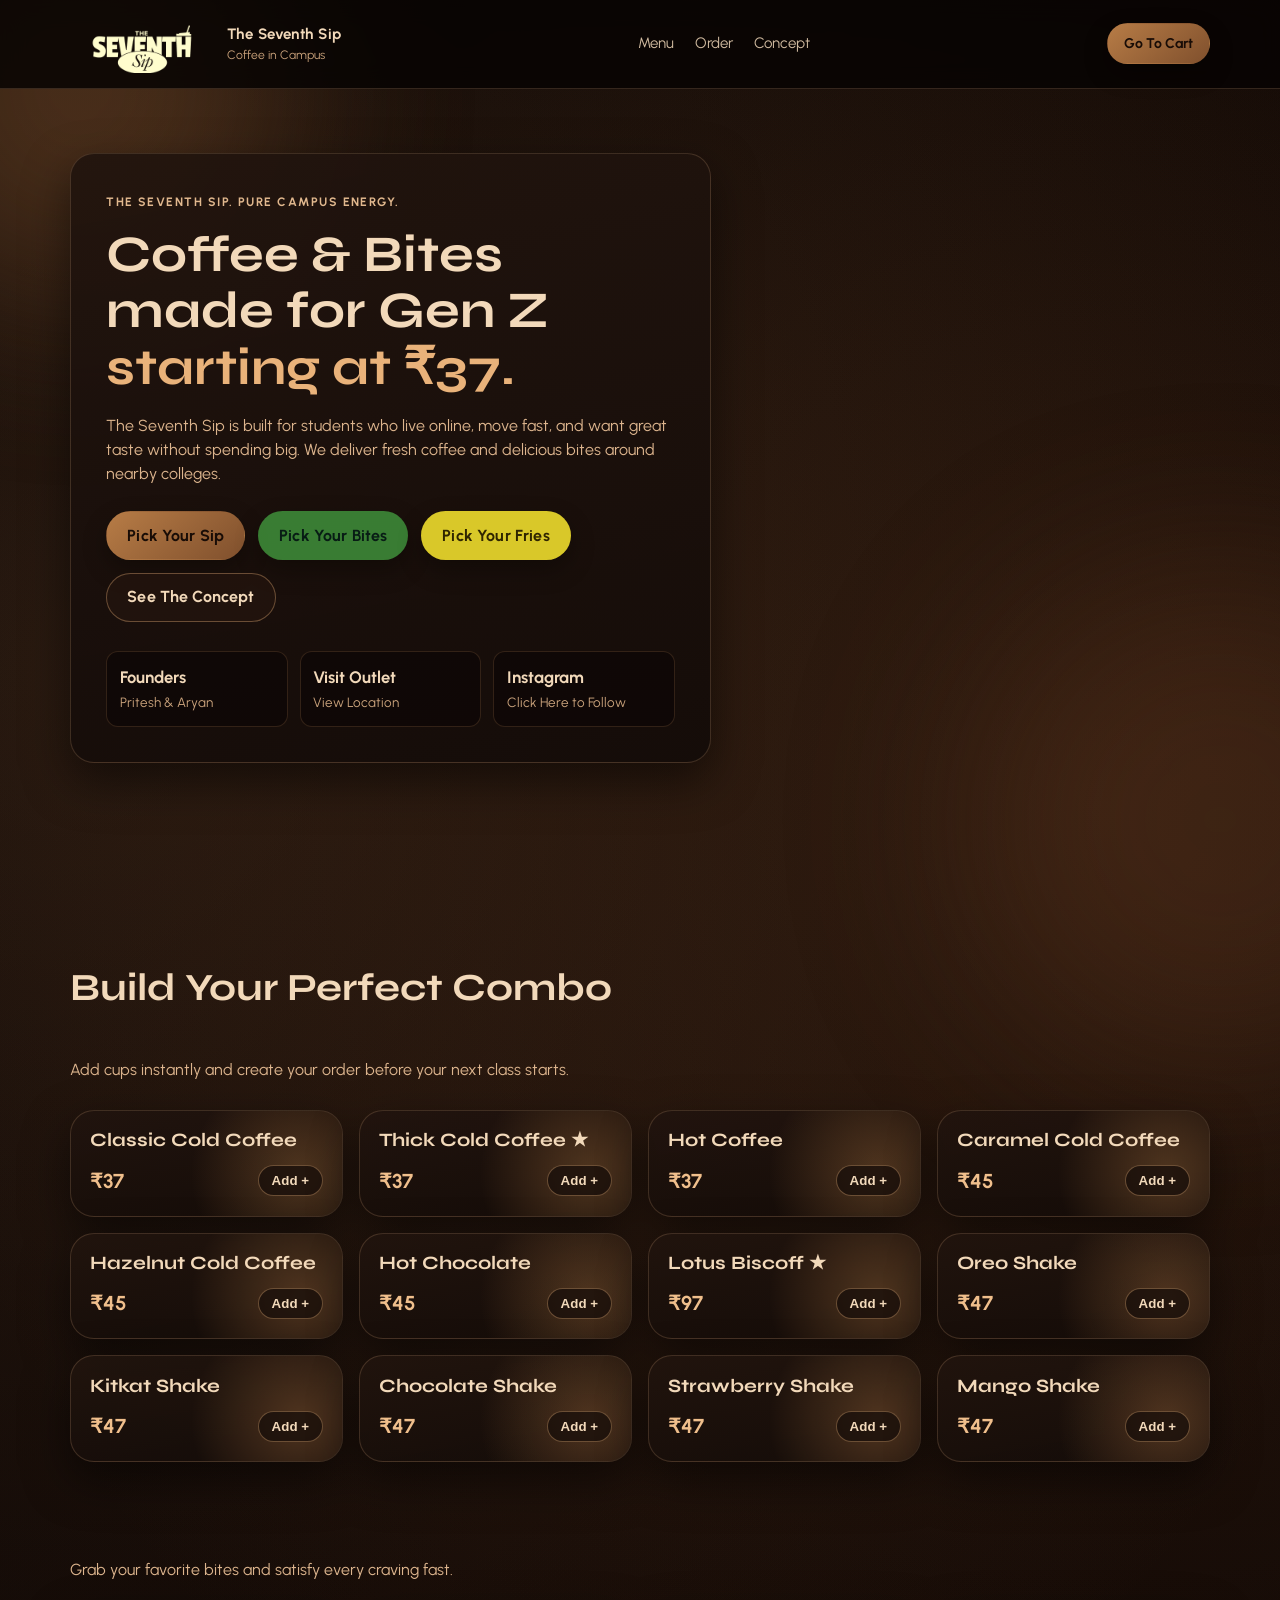
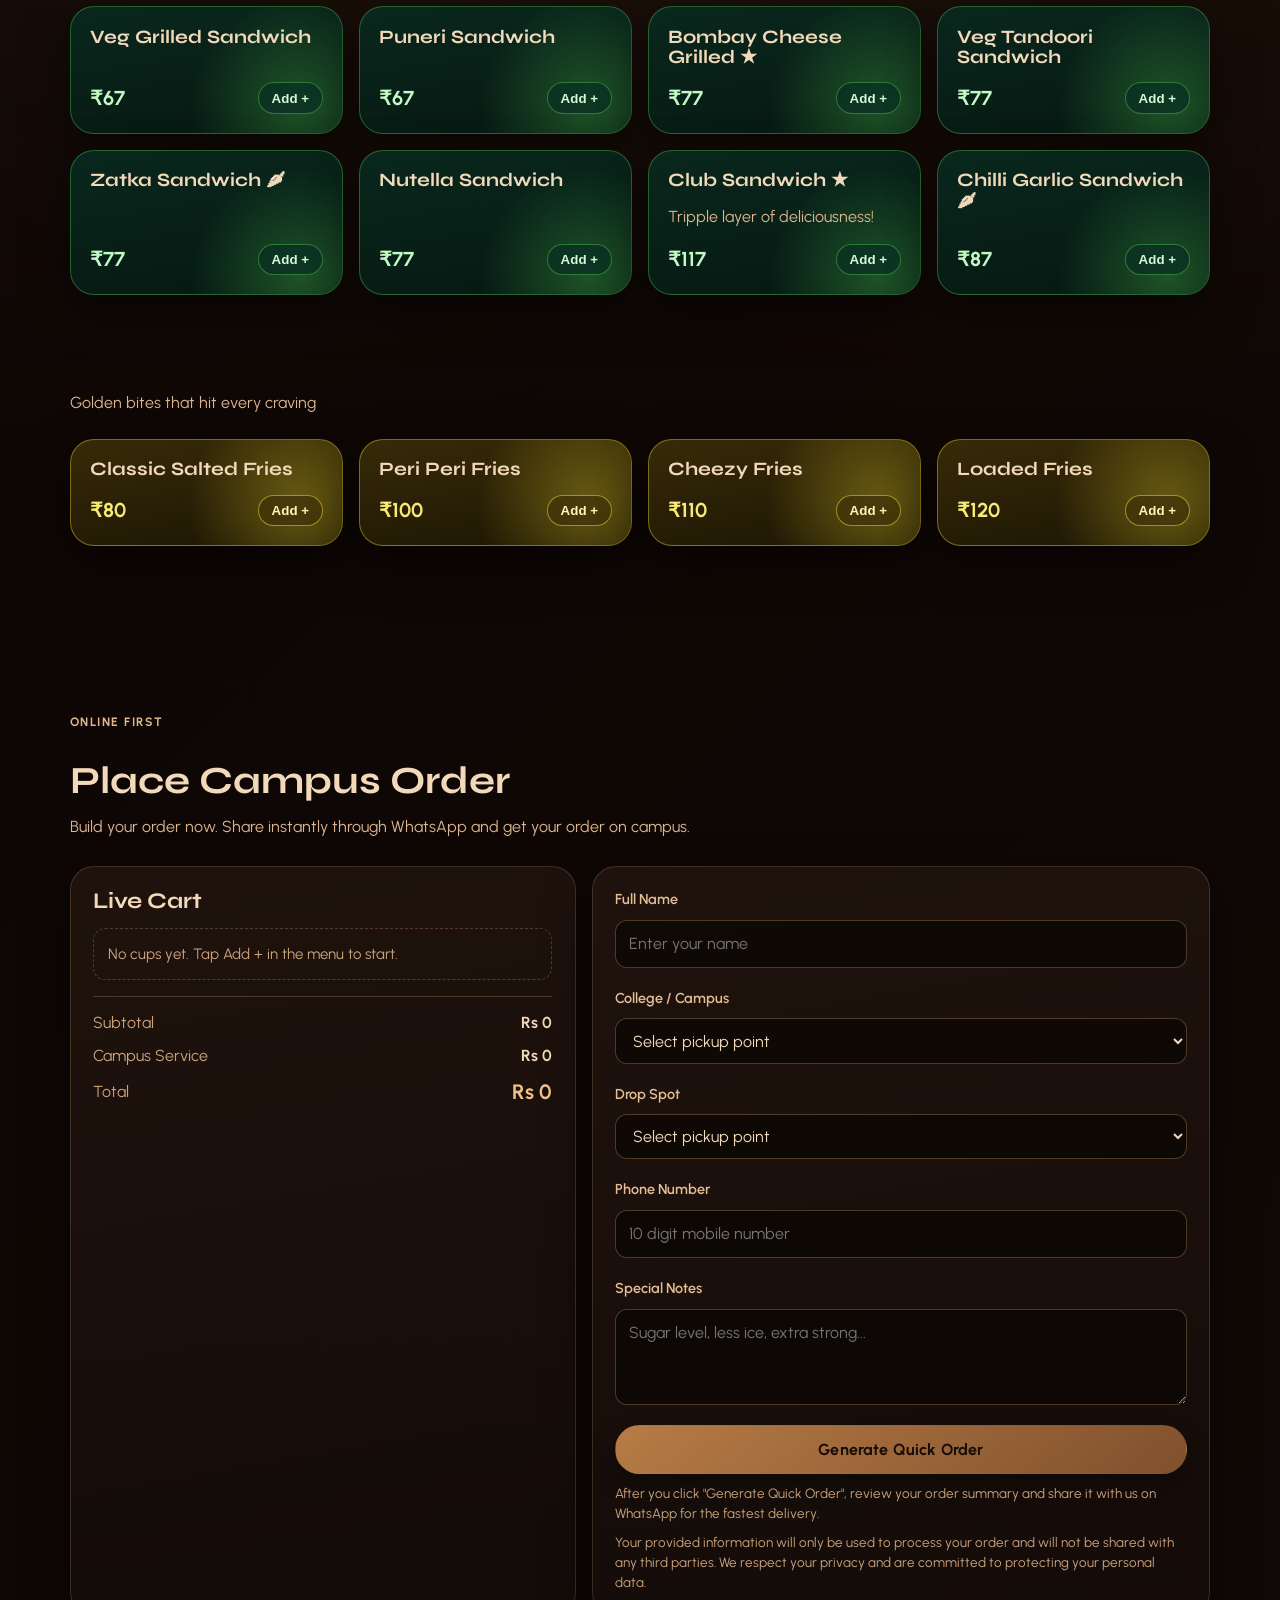
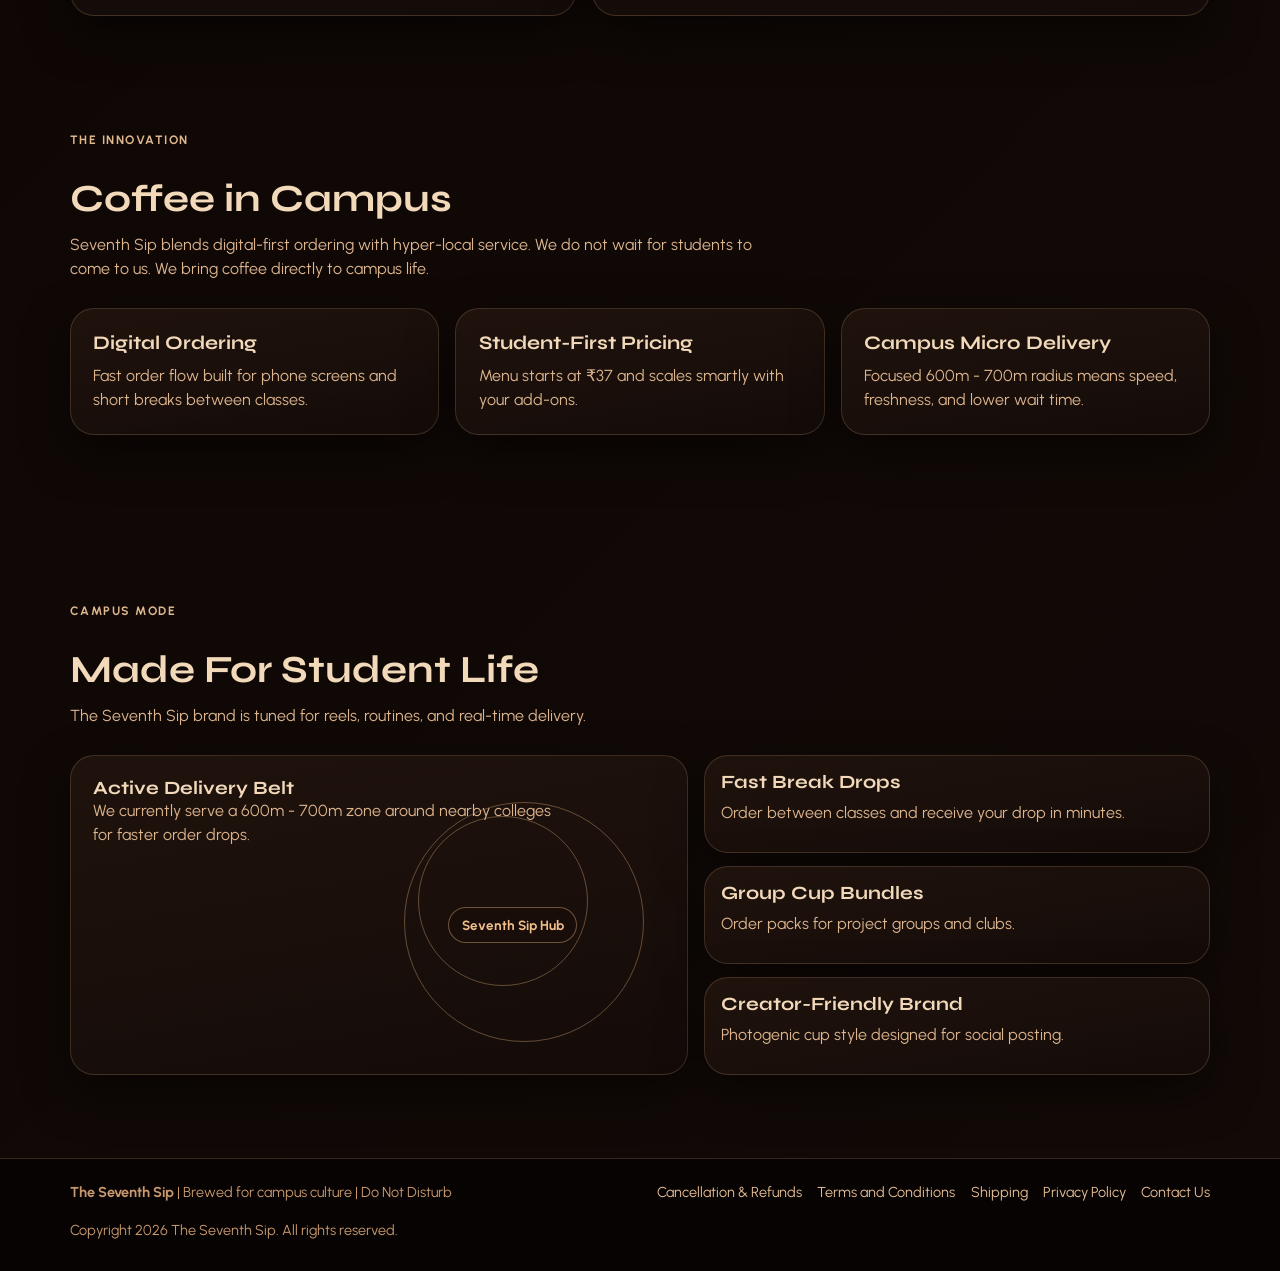
==== commit 379c1493: "Add legal and support pages: Cancellation & Refunds, Terms and Conditions, Shipping, Privacy Policy," ====
--- a/index.html
+++ b/index.html
@@ -8,14 +8,10 @@
     <title>The Seventh Sip | Coffee in Campus</title>
 
     <meta name="description"
-        content="Coffee Seventh Sip is a Gen Z coffee concept delivering to campus within 600-700 meters. Prices start at Rs 37 with fast online ordering." />
+        content="The Seventh Sip is a Gen Z coffee concept delivering to campus within 600-700 meters. Prices start at Rs 37 with fast online ordering." />
     <meta name="keywords" content="coffee, campus, Gen Z, online ordering, fast delivery" />
 
     <meta name="author" content="The Seventh Sip" />
-
-    <meta name="keywords" content="coffee, campus, Gen Z, online ordering, fast delivery" />
-
-
 
     <link rel="preconnect" href="https://fonts.googleapis.com" />
     <link rel="preconnect" href="https://fonts.gstatic.com" crossorigin />
@@ -23,6 +19,7 @@
         href="https://fonts.googleapis.com/css2?family=Syne:wght@500;700;800&family=Urbanist:wght@400;500;600;700&display=swap"
         rel="stylesheet" />
     <link rel="stylesheet" href="styles.css" />
+    <link rel="shortcut icon" href="images/favicon.ico" type="image/x-icon">
 </head>
 
 <body>
@@ -31,7 +28,7 @@
 
     <header class="topbar">
         <div class="container topbar-inner">
-            <a href="#home" class="brand" aria-label="Coffee Seventh Sip Home">
+            <a href="#home" class="brand" aria-label="The Seventh Sip Home">
                 <img src="images/light_logo2.png" alt="The Seventh Sip logo" class="brand-logo" />
                 <span class="brand-copy">
                     <strong>The Seventh Sip</strong>
@@ -507,6 +504,15 @@
     <footer class="site-footer">
         <div class="container footer-inner">
             <p><strong>The Seventh Sip</strong> | Brewed for campus culture | Do Not Disturb</p>
+
+            <nav class="footer-links" aria-label="Legal and support pages">
+                <a href="cancellation-refunds.html">Cancellation &amp; Refunds</a>
+                <a href="terms-and-conditions.html">Terms and Conditions</a>
+                <a href="shipping.html">Shipping</a>
+                <a href="privacy-policy.html">Privacy Policy</a>
+                <a href="contact-us.html">Contact Us</a>
+            </nav>
+
             <p>Copyright <span id="year"></span> The Seventh Sip. All rights reserved.</p>
         </div>
     </footer>
@@ -549,7 +555,7 @@
     <div id="orderModal" class="modal" aria-hidden="true" role="dialog" aria-labelledby="modalTitle">
         <div class="modal-content">
             <h3 id="modalTitle">Order Draft Ready</h3>
-            <p>Review this message and send it to Coffee Seventh Sip.</p>
+            <p>Review this message and send it to The Seventh Sip.</p>
             <pre id="orderPreview"></pre>
             <div class="modal-actions">
                 <a id="whatsappLink" class="btn btn-solid" href="#" target="_blank" rel="noopener noreferrer">Send on
--- a/styles.css
+++ b/styles.css
@@ -691,6 +691,108 @@
   font-size: 0.9rem;
 }
 
+.footer-links {
+  display: flex;
+  align-items: center;
+  flex-wrap: wrap;
+  gap: 0.45rem 0.95rem;
+}
+
+.footer-links a {
+  color: #e6be95;
+  text-decoration: none;
+  font-size: 0.9rem;
+  border-bottom: 1px solid transparent;
+  transition: color 0.2s ease, border-color 0.2s ease;
+}
+
+.footer-links a:hover,
+.footer-links a[aria-current="page"] {
+  color: #f1cb9f;
+  border-color: rgba(241, 203, 159, 0.7);
+}
+
+.policy-page-main {
+  padding: 3.6rem 0 5.2rem;
+}
+
+.policy-stack {
+  max-width: 920px;
+  margin: 0 auto;
+  display: grid;
+  gap: 1rem;
+}
+
+.policy-intro,
+.policy-card,
+.contact-card {
+  background: linear-gradient(170deg, rgba(33, 20, 14, 0.92), rgba(20, 12, 9, 0.94));
+  border: 1px solid var(--line);
+  border-radius: var(--radius-lg);
+  box-shadow: 0 18px 45px var(--shadow);
+}
+
+.policy-intro {
+  padding: 2rem;
+}
+
+.policy-intro h1 {
+  margin: 0.75rem 0;
+  font-size: clamp(1.8rem, 3.6vw, 3rem);
+}
+
+.policy-meta {
+  margin-top: 0.95rem;
+  color: var(--text-soft);
+  font-size: 0.9rem;
+}
+
+.policy-card {
+  padding: 1.3rem 1.4rem;
+  display: grid;
+  gap: 0.55rem;
+}
+
+.policy-card h2 {
+  font-size: 1.2rem;
+}
+
+.policy-card ul {
+  margin: 0.15rem 0 0;
+  padding-left: 1.2rem;
+  color: #ddb58e;
+}
+
+.policy-card li+li {
+  margin-top: 0.42rem;
+}
+
+.contact-grid {
+  display: grid;
+  grid-template-columns: repeat(3, minmax(0, 1fr));
+  gap: 1rem;
+}
+
+.contact-card {
+  padding: 1.2rem;
+  display: grid;
+  gap: 0.55rem;
+}
+
+.contact-card h2 {
+  font-size: 1.14rem;
+}
+
+.contact-card a {
+  color: #f1c794;
+  text-decoration: none;
+  word-break: break-word;
+}
+
+.contact-card a:hover {
+  text-decoration: underline;
+}
+
 .floating-cart-bar {
   position: fixed;
   left: 50%;
@@ -918,6 +1020,10 @@
     grid-template-columns: repeat(2, minmax(0, 1fr));
   }
 
+  .contact-grid {
+    grid-template-columns: repeat(2, minmax(0, 1fr));
+  }
+
   .zone-ring-1 {
     right: 1.2rem;
   }
@@ -968,8 +1074,32 @@
   .order-form,
   .campus-map,
   .point-card,
+  .policy-intro,
+  .policy-card,
+  .contact-card,
   .modal-content {
     border-radius: 18px;
+  }
+
+  .policy-page-main {
+    padding: 2.6rem 0 4.2rem;
+  }
+
+  .policy-intro {
+    padding: 1.45rem;
+  }
+
+  .policy-card,
+  .contact-card {
+    padding: 1rem;
+  }
+
+  .footer-links {
+    gap: 0.4rem 0.75rem;
+  }
+
+  .contact-grid {
+    grid-template-columns: 1fr;
   }
 
   .hero-copy {
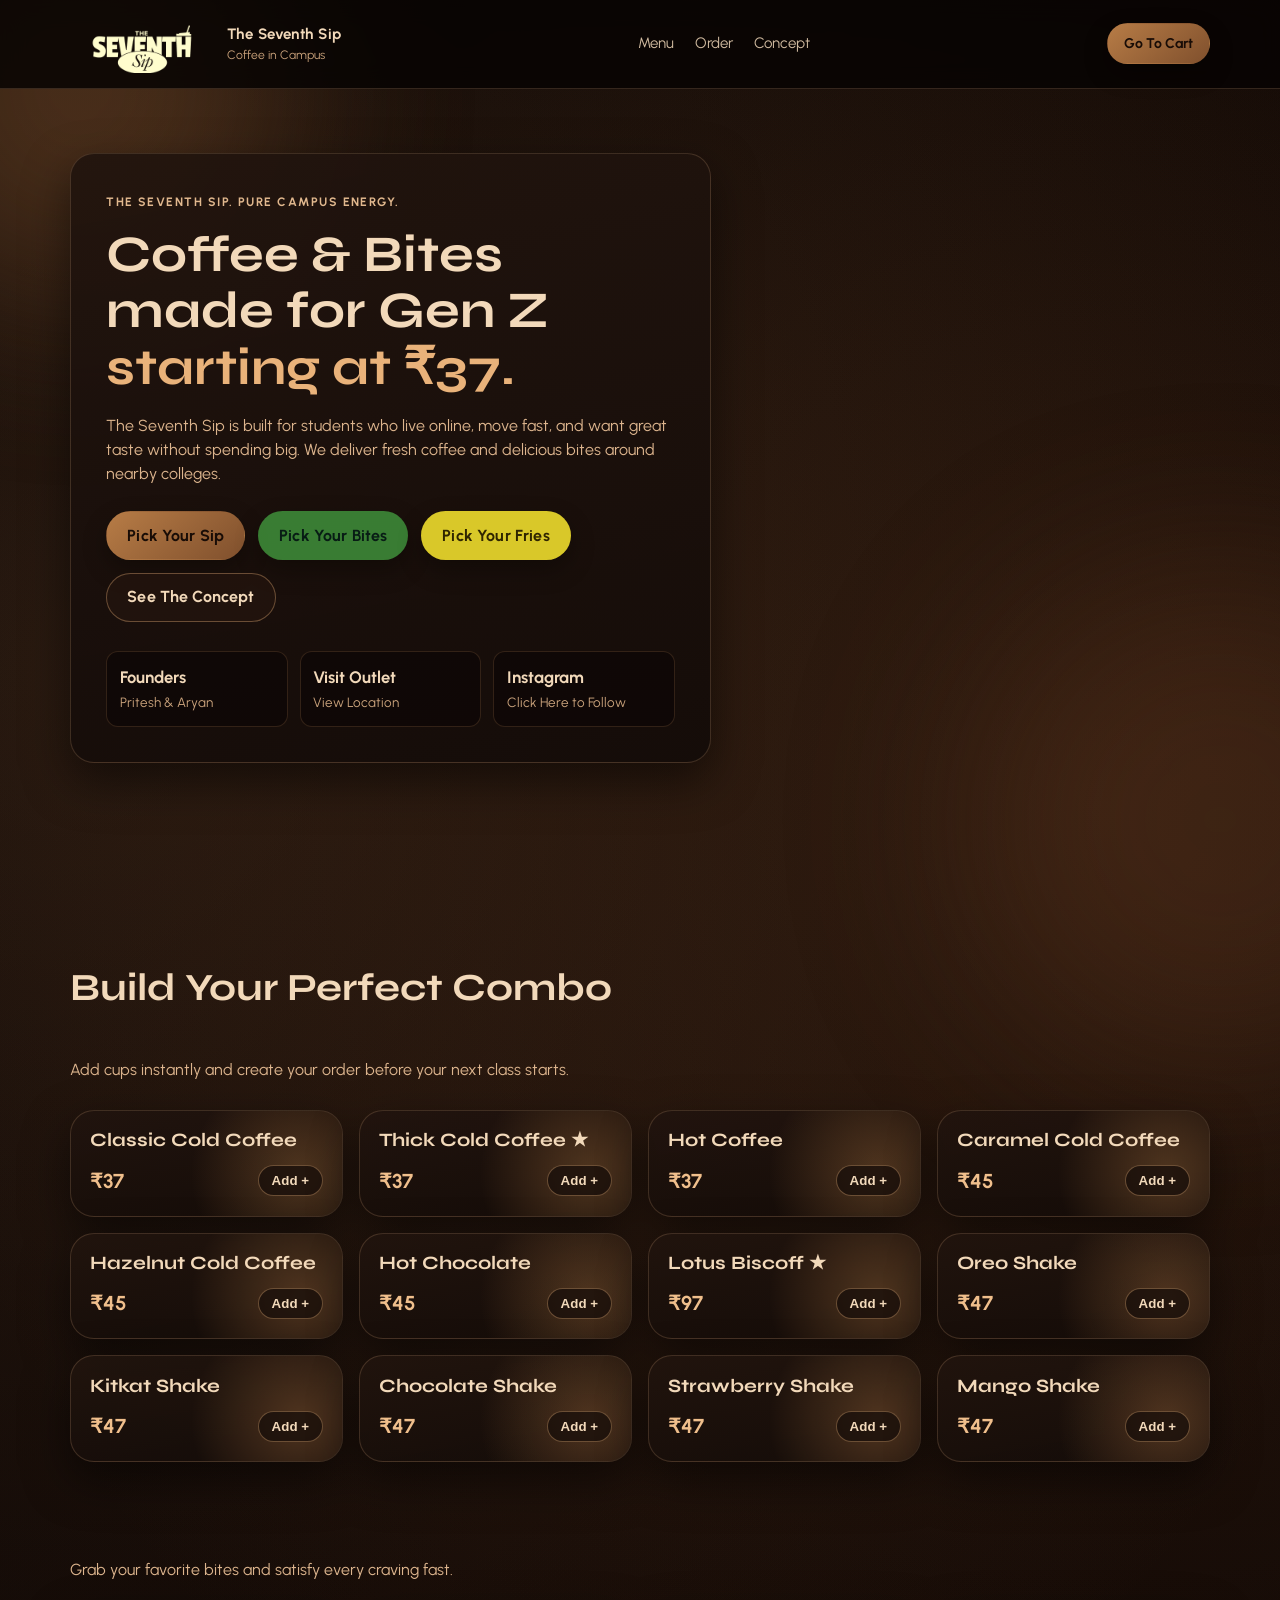
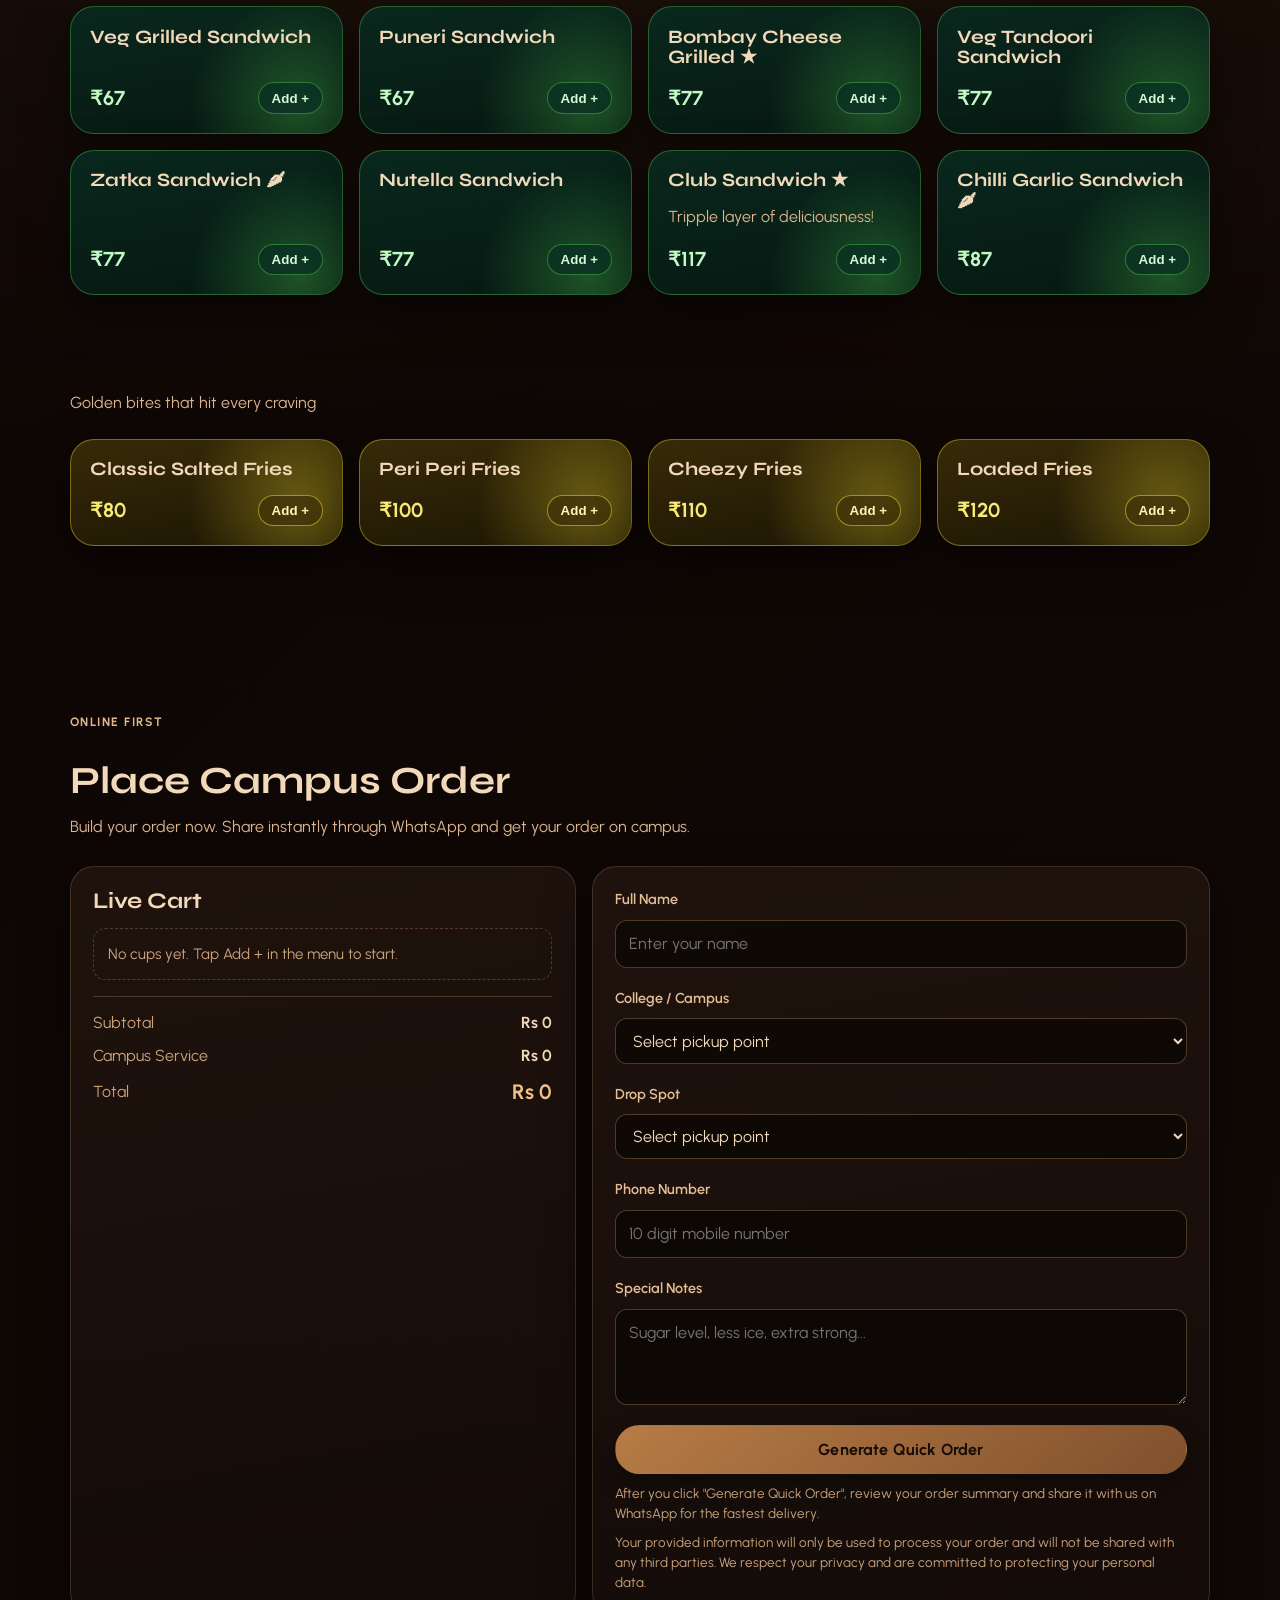
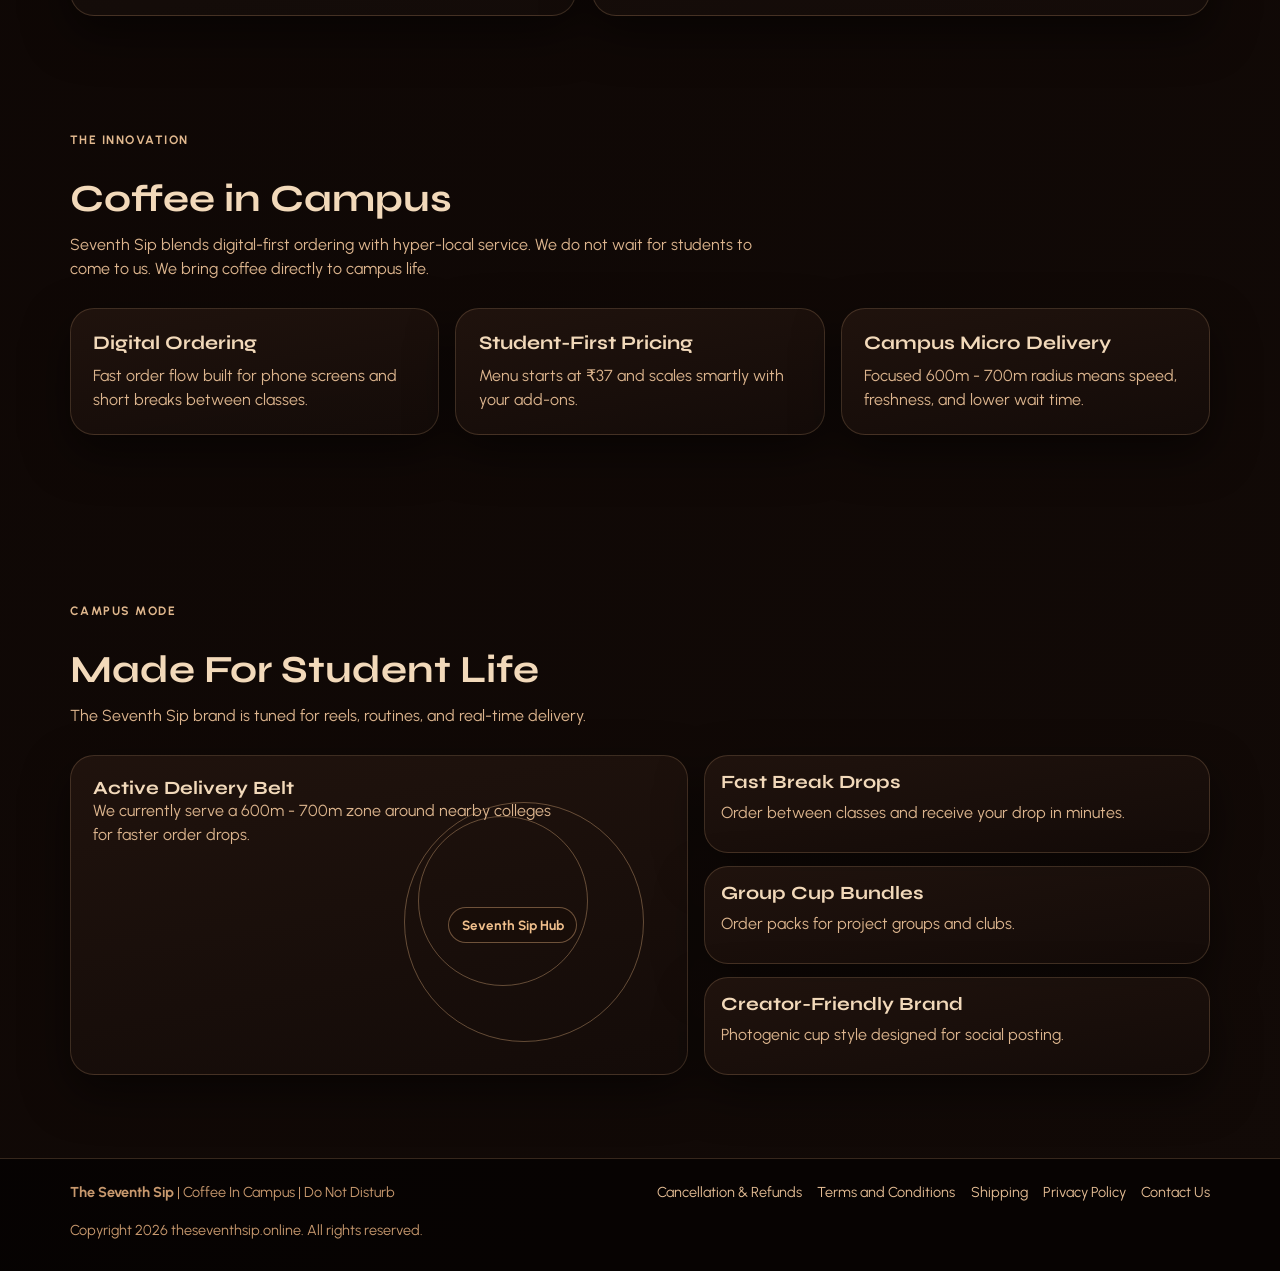
==== commit dd0e5e66: "Update footer content and add target attributes to footer links" ====
--- a/index.html
+++ b/index.html
@@ -503,17 +503,17 @@
 
     <footer class="site-footer">
         <div class="container footer-inner">
-            <p><strong>The Seventh Sip</strong> | Brewed for campus culture | Do Not Disturb</p>
+            <p><strong>The Seventh Sip</strong> | Coffee In Campus | Do Not Disturb</p>
 
             <nav class="footer-links" aria-label="Legal and support pages">
-                <a href="cancellation-refunds.html">Cancellation &amp; Refunds</a>
-                <a href="terms-and-conditions.html">Terms and Conditions</a>
-                <a href="shipping.html">Shipping</a>
-                <a href="privacy-policy.html">Privacy Policy</a>
-                <a href="contact-us.html">Contact Us</a>
+                <a href="cancellation-refunds.html" target="_blank">Cancellation &amp; Refunds</a>
+                <a href="terms-and-conditions.html" target="_blank">Terms and Conditions</a>
+                <a href="shipping.html" target="_blank">Shipping</a>
+                <a href="privacy-policy.html" target="_blank">Privacy Policy</a>
+                <a href="contact-us.html" target="_blank">Contact Us</a>
             </nav>
 
-            <p>Copyright <span id="year"></span> The Seventh Sip. All rights reserved.</p>
+            <p>Copyright <span id="year"></span> theseventhsip.online. All rights reserved.</p>
         </div>
     </footer>
 
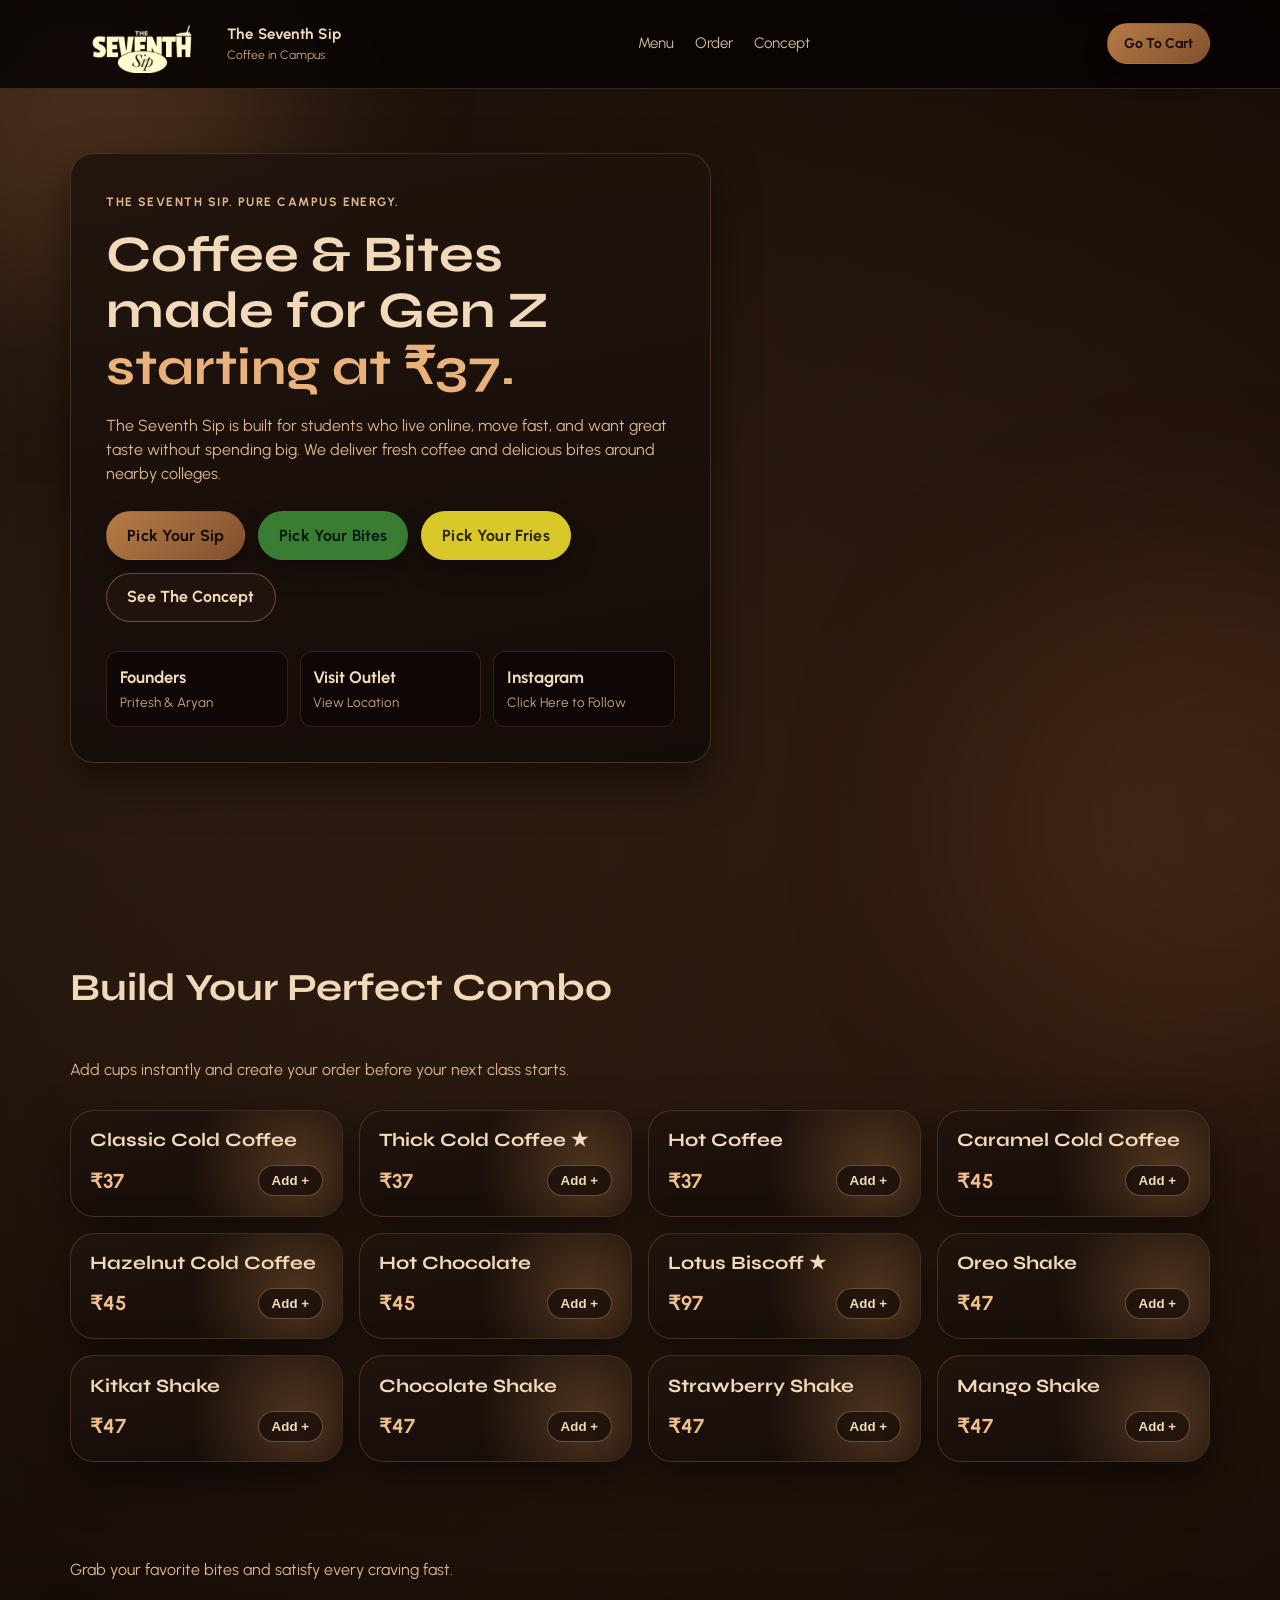
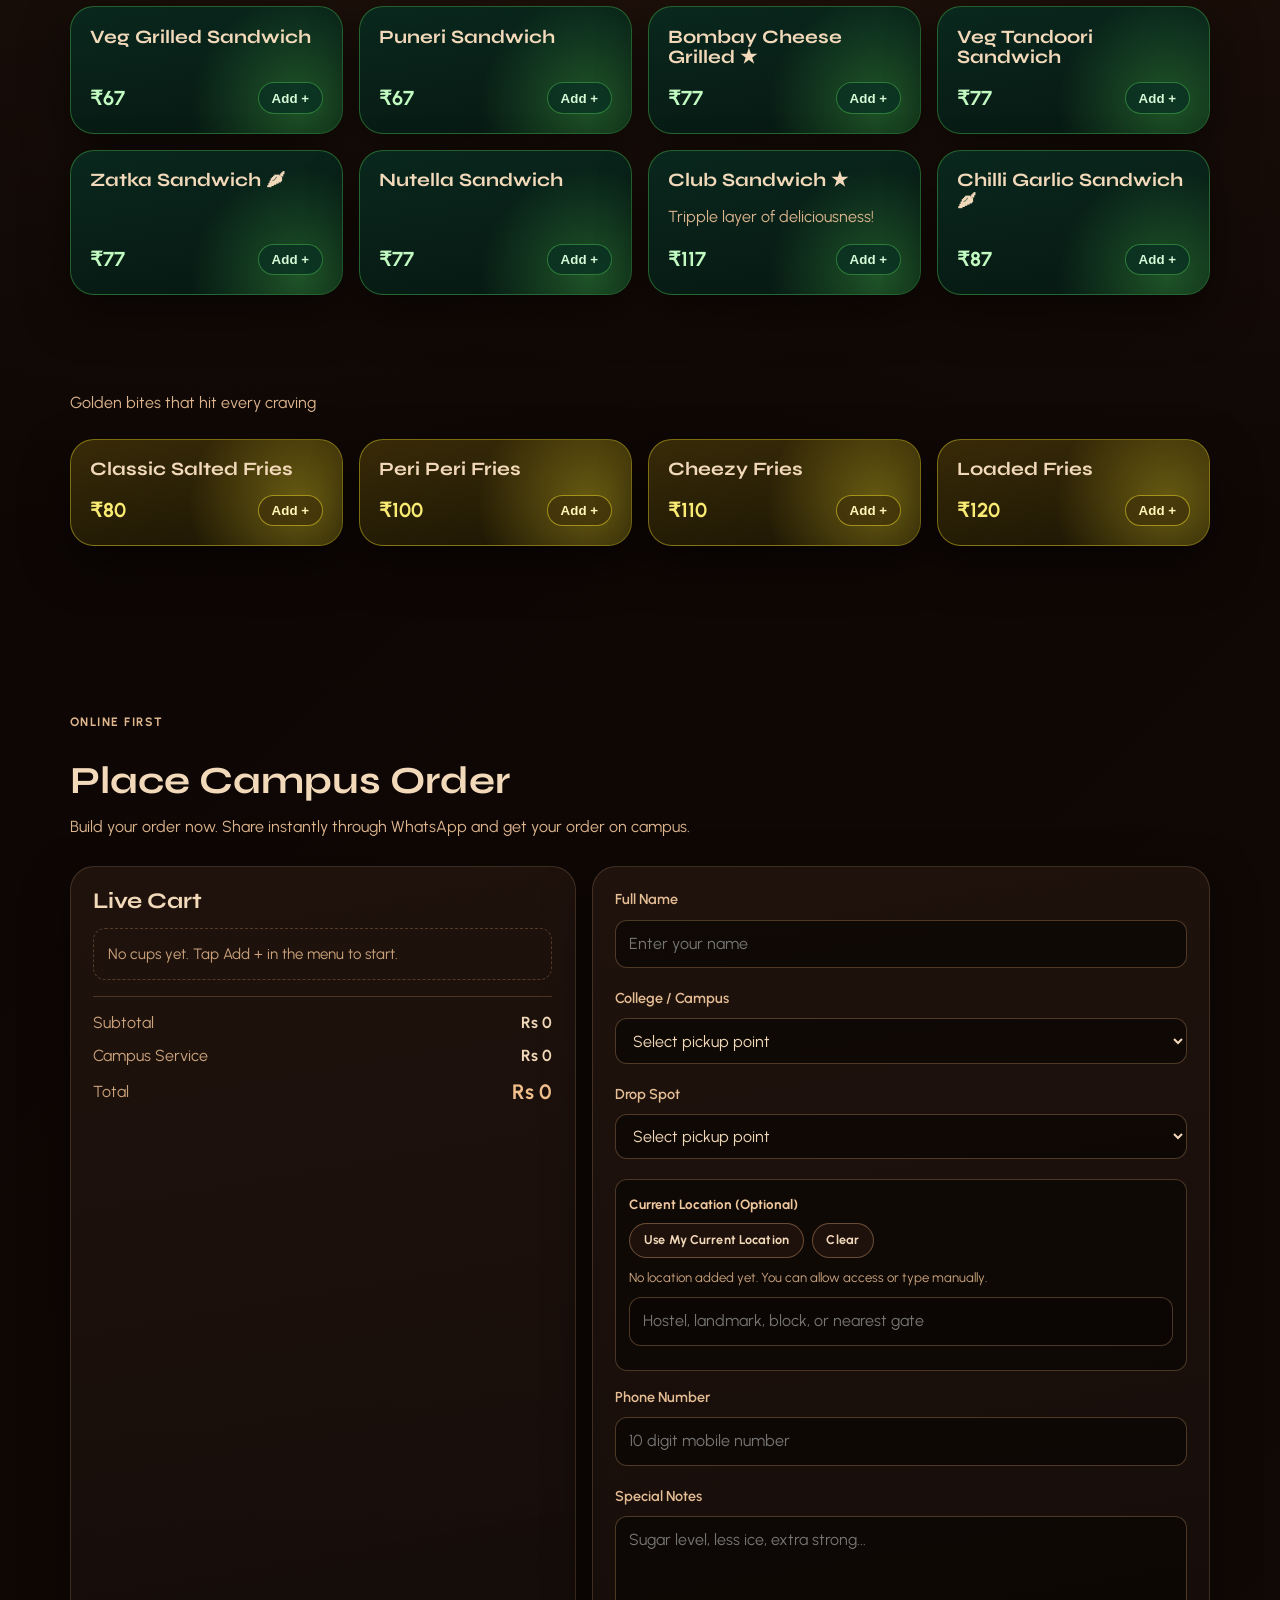
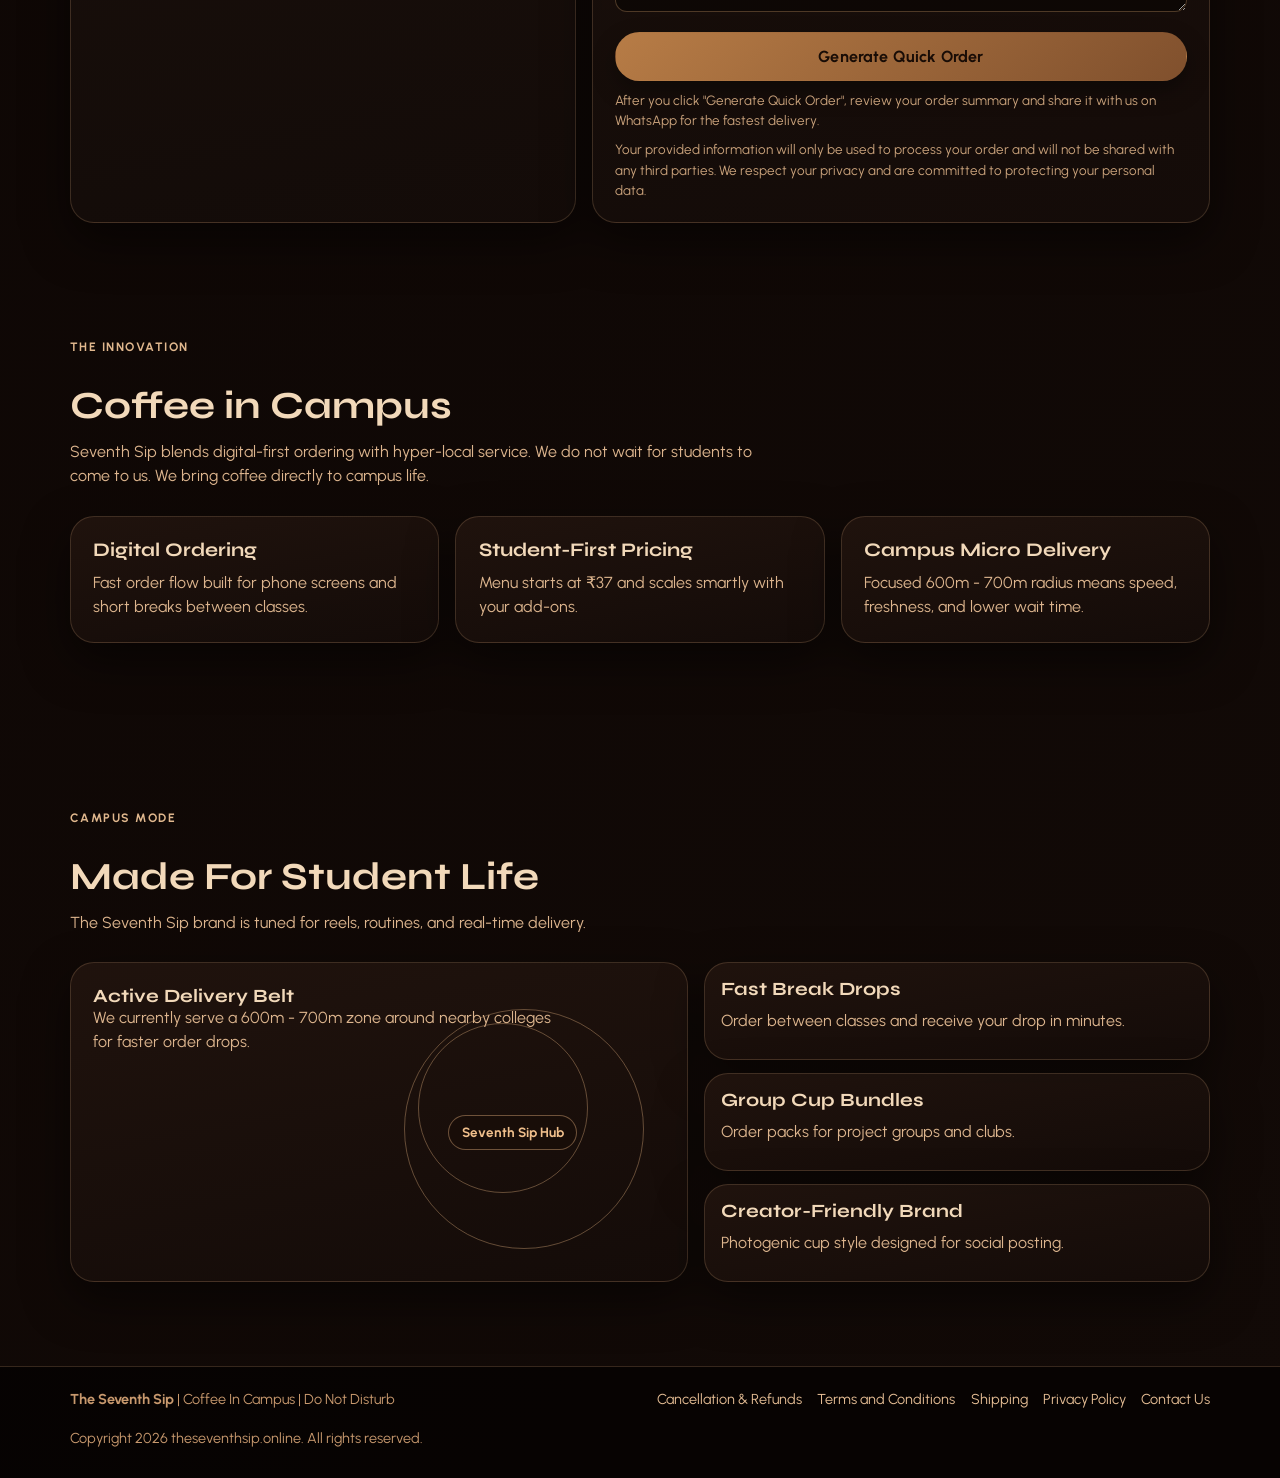
==== commit eb697534: "Add location access feature with UI and geolocation functionality" ====
--- a/index.html
+++ b/index.html
@@ -407,6 +407,23 @@
 
                         </select>
 
+                        <div class="location-access-box" aria-label="Location access">
+                            <label for="locationAddress">Current Location (Optional)</label>
+                            <div class="location-actions">
+                                <button id="detectLocationBtn" class="btn btn-ghost location-action-btn"
+                                    type="button">Use
+                                    My Current Location</button>
+                                <button id="clearLocationBtn" class="btn btn-ghost location-clear-btn"
+                                    type="button">Clear</button>
+                            </div>
+                            <p id="locationStatus" class="location-status" aria-live="polite">No location added yet. You
+                                can
+                                allow access or type manually.</p>
+                            <input id="locationAddress" name="locationAddress" type="text"
+                                placeholder="Hostel, landmark, block, or nearest gate" autocomplete="street-address" />
+                            <input id="locationCoords" name="locationCoords" type="hidden" />
+                        </div>
+
                         <label for="phoneNumber">Phone Number</label>
                         <input id="phoneNumber" name="phoneNumber" type="tel" placeholder="10 digit mobile number"
                             pattern="[0-9]{10}" required />
--- a/styles.css
+++ b/styles.css
@@ -578,6 +578,61 @@
   color: #e6be95;
 }
 
+.location-access-box {
+  border: 1px solid rgba(198, 148, 103, 0.33);
+  border-radius: 12px;
+  background: rgba(12, 7, 5, 0.72);
+  padding: 0.82rem;
+  margin-bottom: 0.45rem;
+  display: grid;
+  gap: 0.6rem;
+}
+
+.location-access-box label {
+  margin: 0;
+  font-size: 0.84rem;
+  font-weight: 700;
+  color: #efc79e;
+}
+
+.location-actions {
+  display: flex;
+  flex-wrap: wrap;
+  gap: 0.5rem;
+}
+
+.location-action-btn,
+.location-clear-btn {
+  padding: 0.44rem 0.86rem;
+  font-size: 0.79rem;
+  font-weight: 700;
+}
+
+.location-action-btn:disabled,
+.location-clear-btn:disabled {
+  opacity: 0.68;
+  cursor: not-allowed;
+  transform: none;
+}
+
+.location-status {
+  margin: 0;
+  font-size: 0.82rem;
+  color: var(--text-soft);
+}
+
+.location-status.is-error {
+  color: #f7a895;
+}
+
+.location-status.is-success {
+  color: #bde5b5;
+}
+
+.location-access-box input {
+  margin: 0;
+}
+
 .order-form input,
 .order-form select,
 .order-form textarea {
@@ -1153,4 +1208,13 @@
     padding: 0.56rem 0.88rem;
     font-size: 0.8rem;
   }
+
+  .location-actions {
+    flex-direction: column;
+  }
+
+  .location-action-btn,
+  .location-clear-btn {
+    width: 100%;
+  }
 }
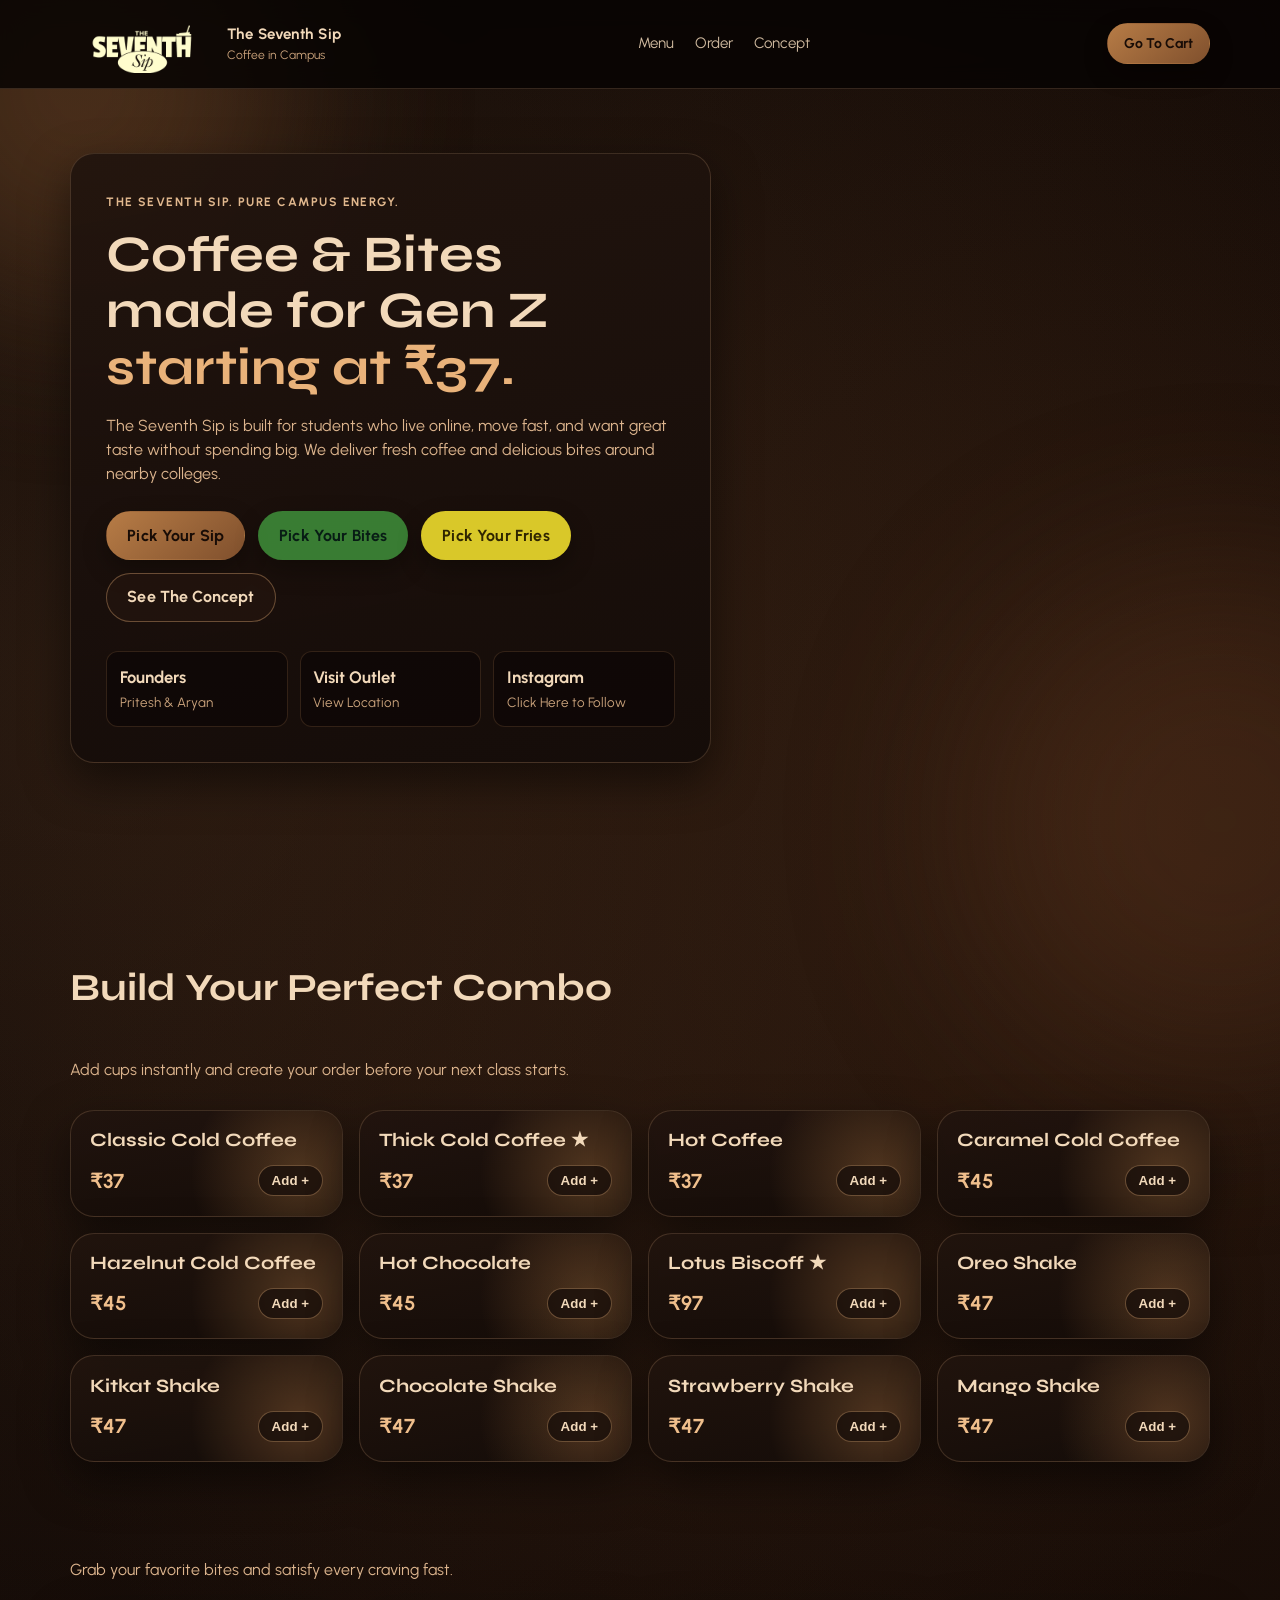
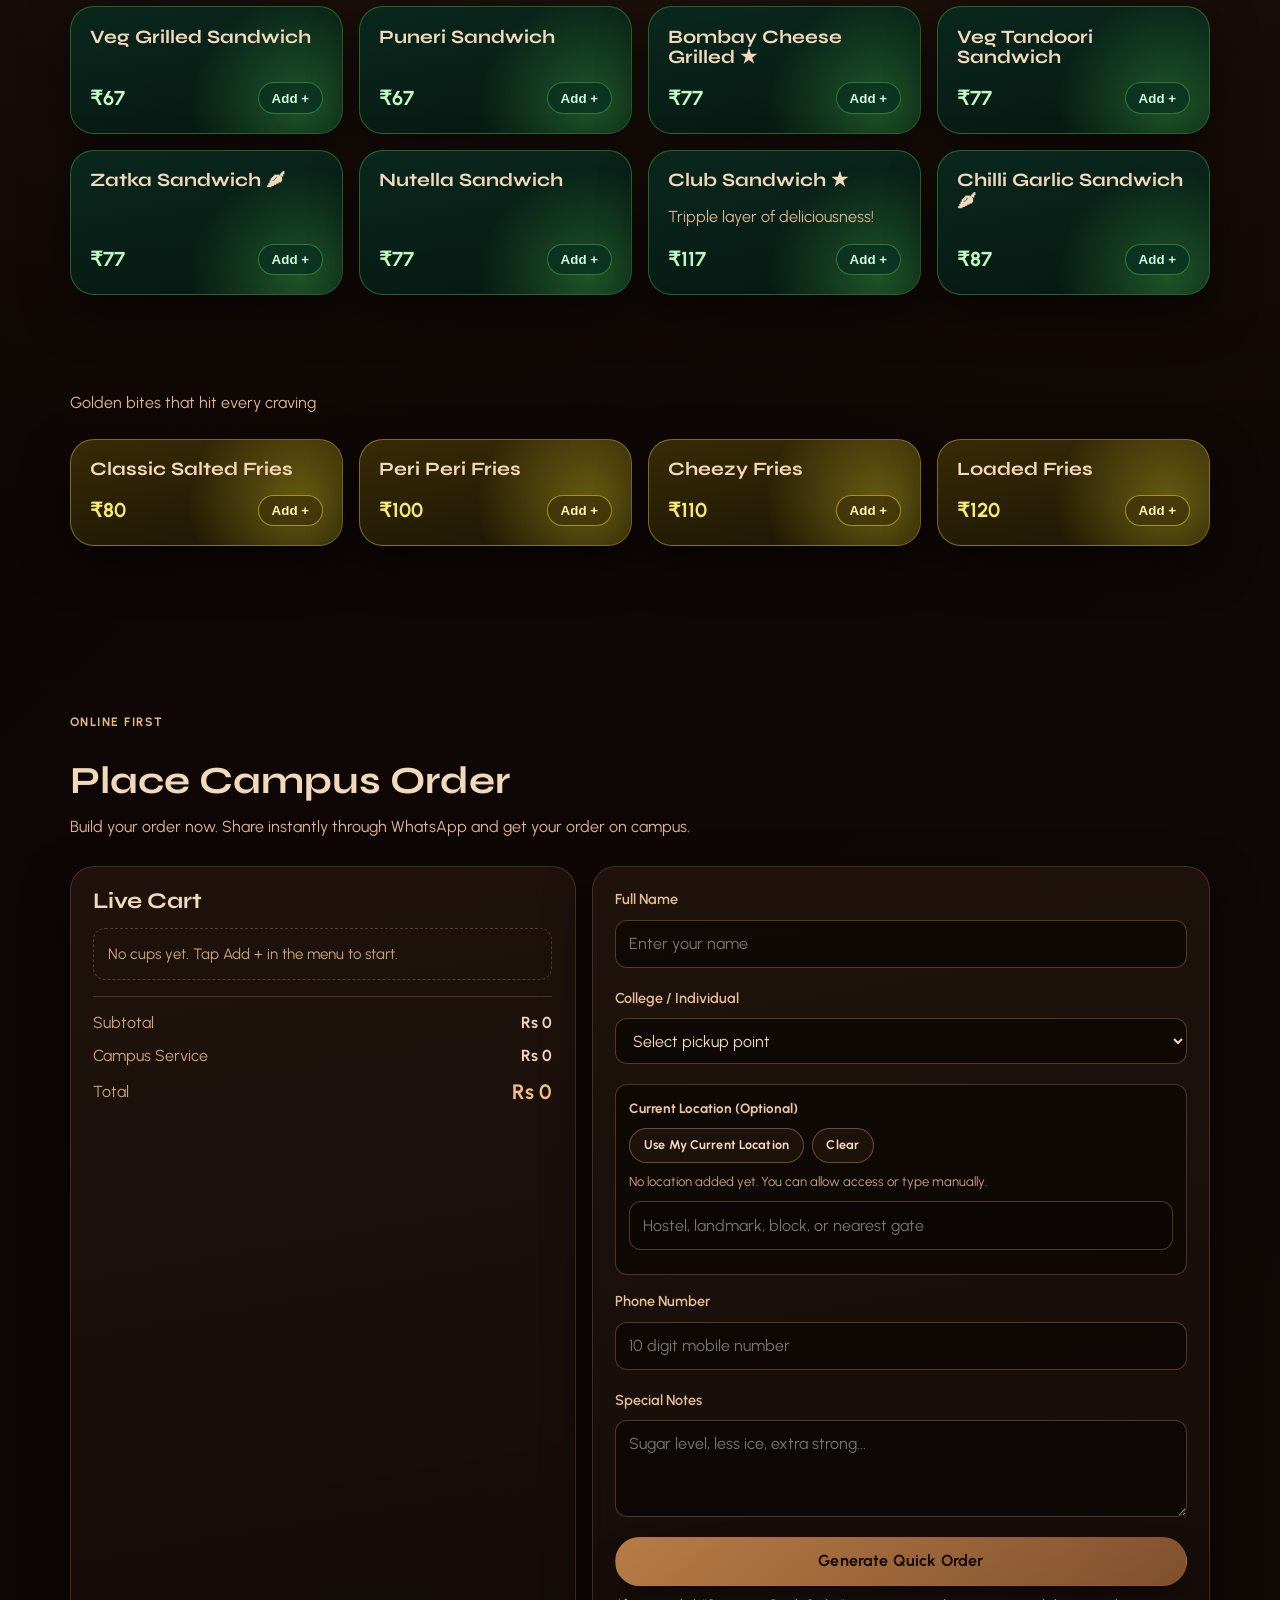
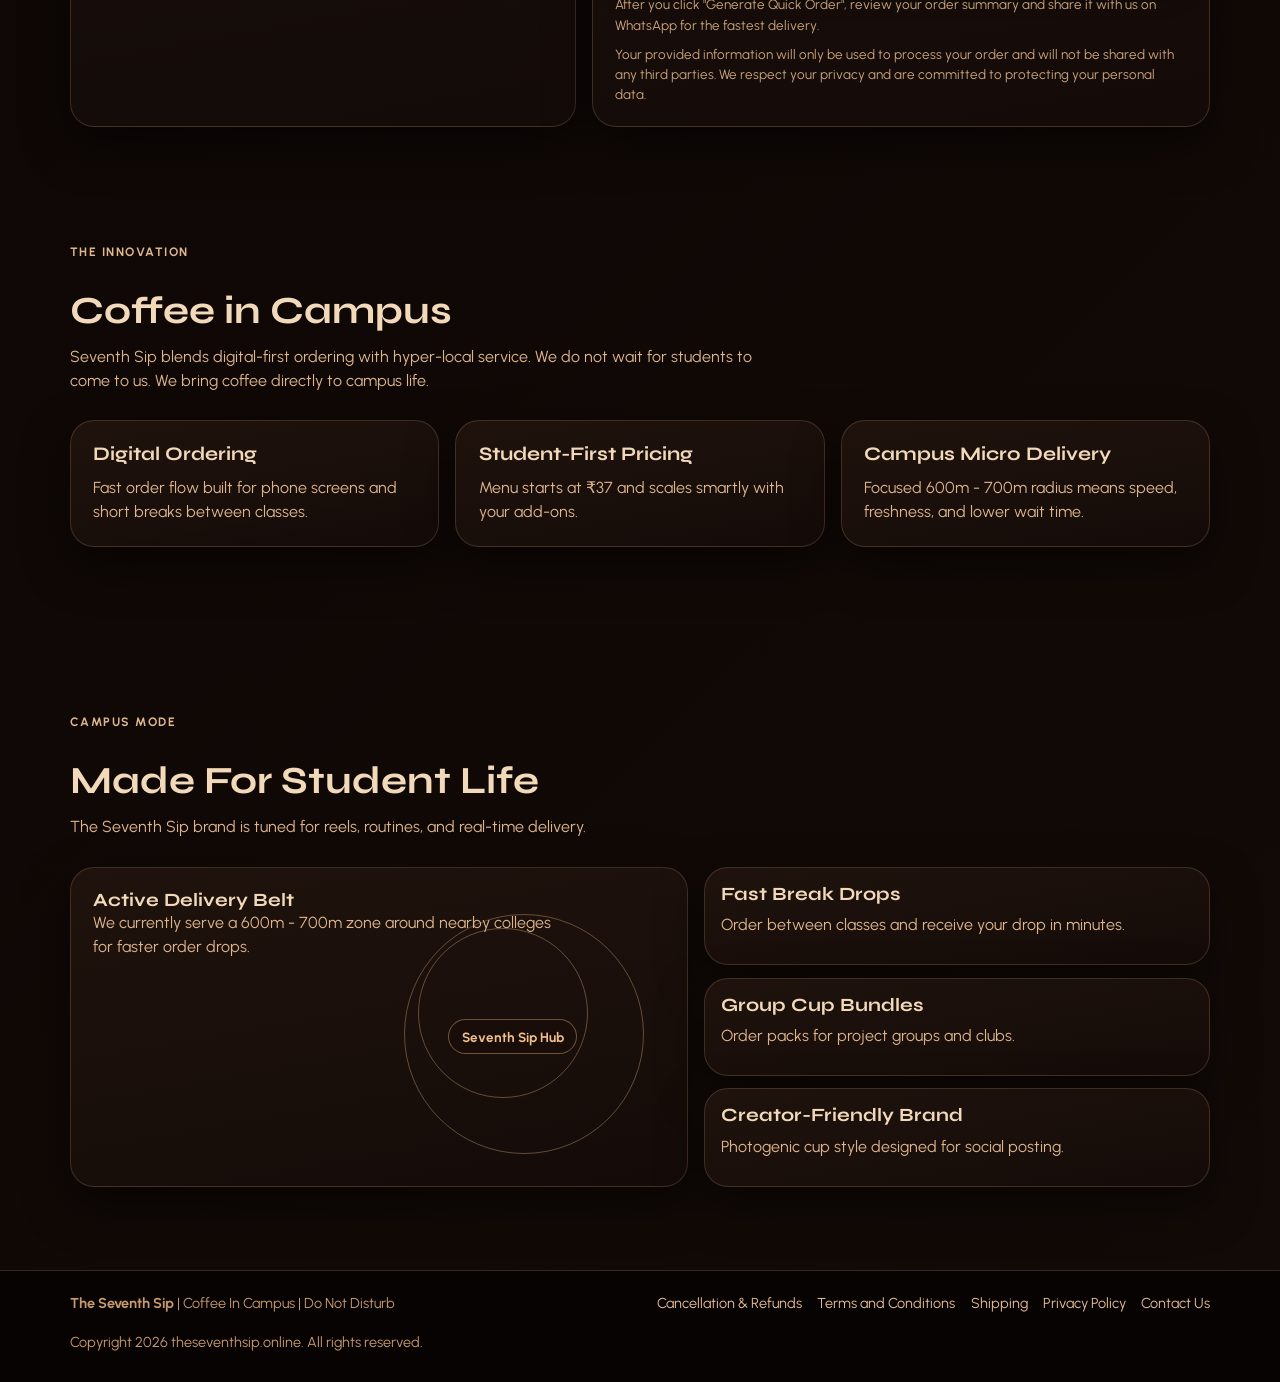
==== commit 8a62f082: "Booking Form Updated" ====
--- a/index.html
+++ b/index.html
@@ -393,21 +393,23 @@
                         <label for="studentName">Full Name</label>
                         <input id="studentName" name="studentName" type="text" placeholder="Enter your name" required />
 
-                        <label for="collegeName">College / Campus</label>
-                        <select id="collegeName" name="dropSpot" required>
+                        <label for="collegeName">College / Individual</label>
+                        <select id="collegeName" name="collegeName" required>
                             <option value="">Select pickup point</option>
                             <option>DY Patil International University, Akurdi</option>
                             <option>PCET / PCCOE, Akurdi</option>
+                            <option>Individual</option>
                         </select>
 
-                        <label for="dropSpot">Drop Spot</label>
-                        <select id="dropSpot" name="dropSpot" required>
-                            <option value="">Select pickup point</option>
-                            <option>Main Gate</option>
-
-                        </select>
-
-                        <div class="location-access-box" aria-label="Location access">
+                        <div id="dropSpotContainer">
+                            <label for="dropSpot">Drop Spot</label>
+                            <select id="dropSpot" name="dropSpot">
+                              <option value="">Select pickup point</option>
+                              <option>Main Gate</option>
+                            </select>
+                          </div>
+
+                        <div class="location-access-box locationAccess" aria-label="Location access">
                             <label for="locationAddress">Current Location (Optional)</label>
                             <div class="location-actions">
                                 <button id="detectLocationBtn" class="btn btn-ghost location-action-btn"
--- a/styles.css
+++ b/styles.css
@@ -35,6 +35,11 @@
   overflow-x: hidden;
 }
 
+#dropSpotContainer,
+.locationAccess {
+  display: none;
+}
+
 body.has-floating-cart {
   padding-bottom: 6.4rem;
 }
